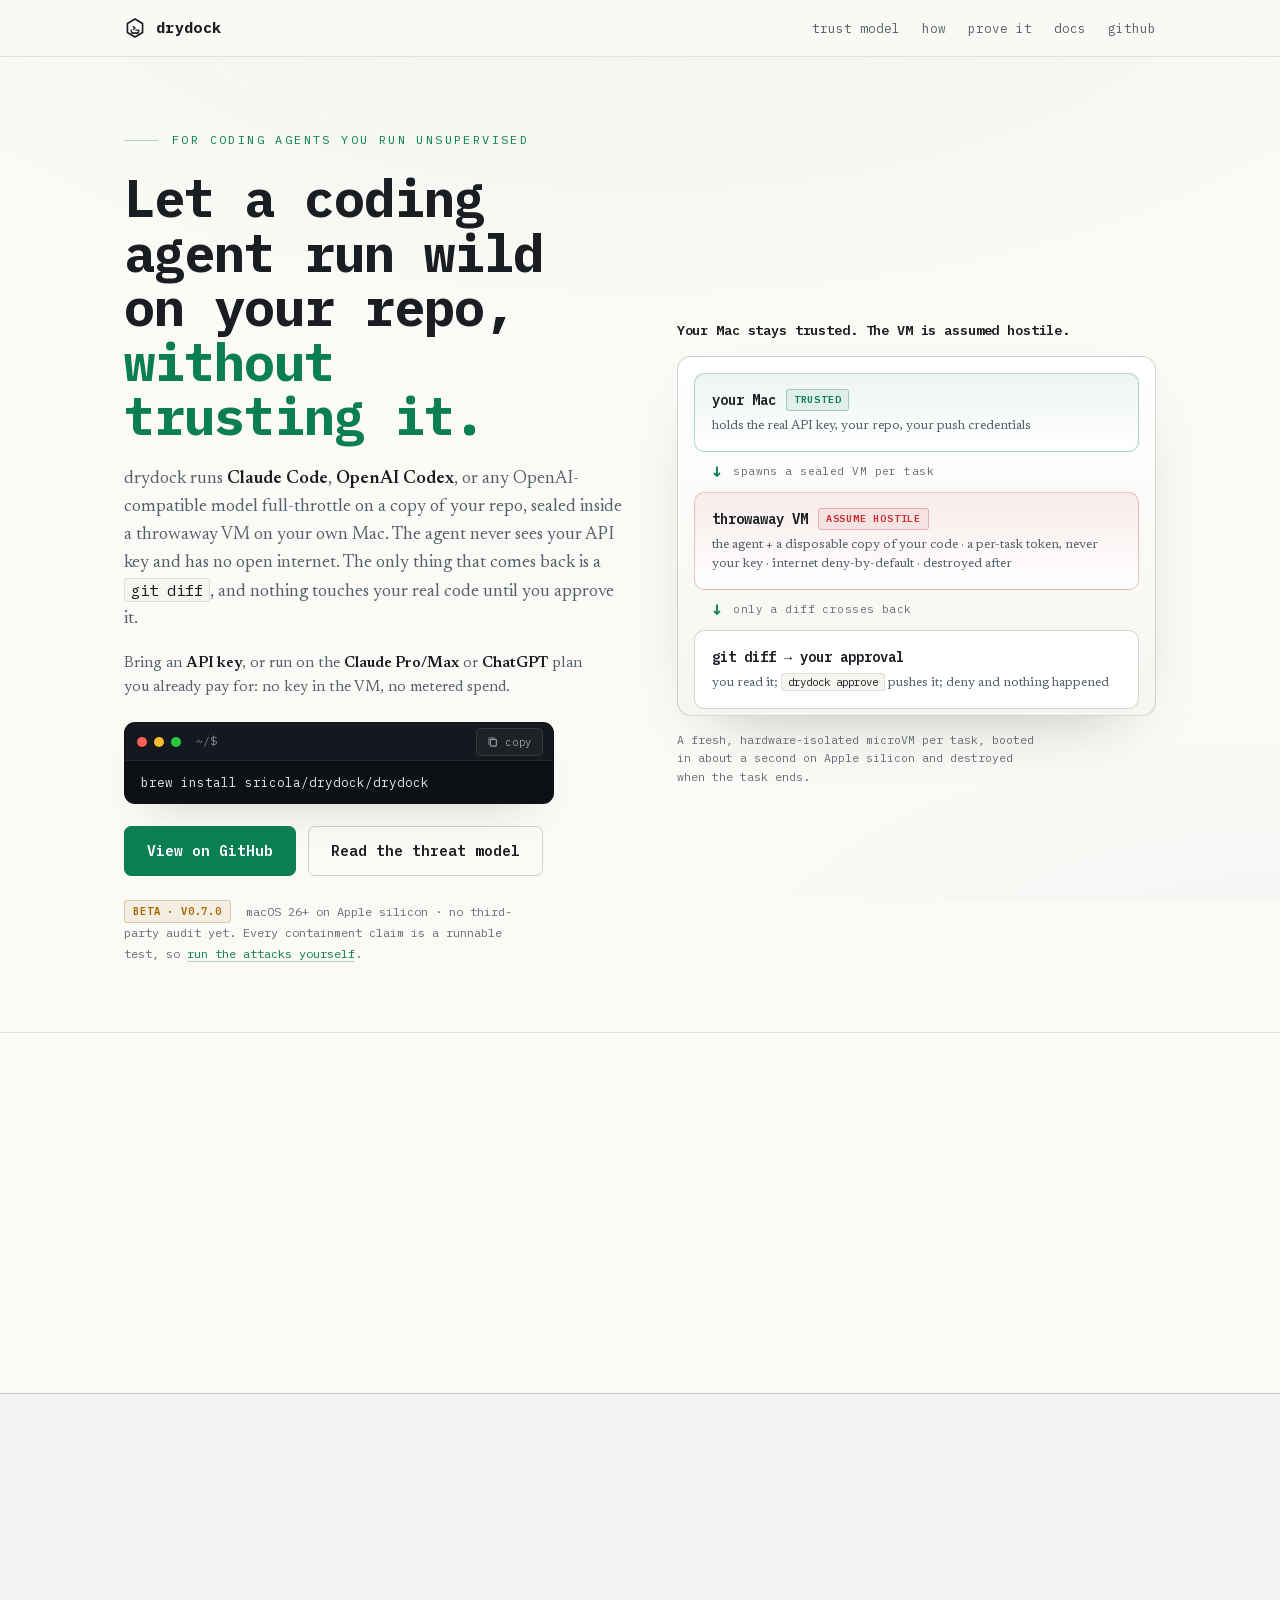
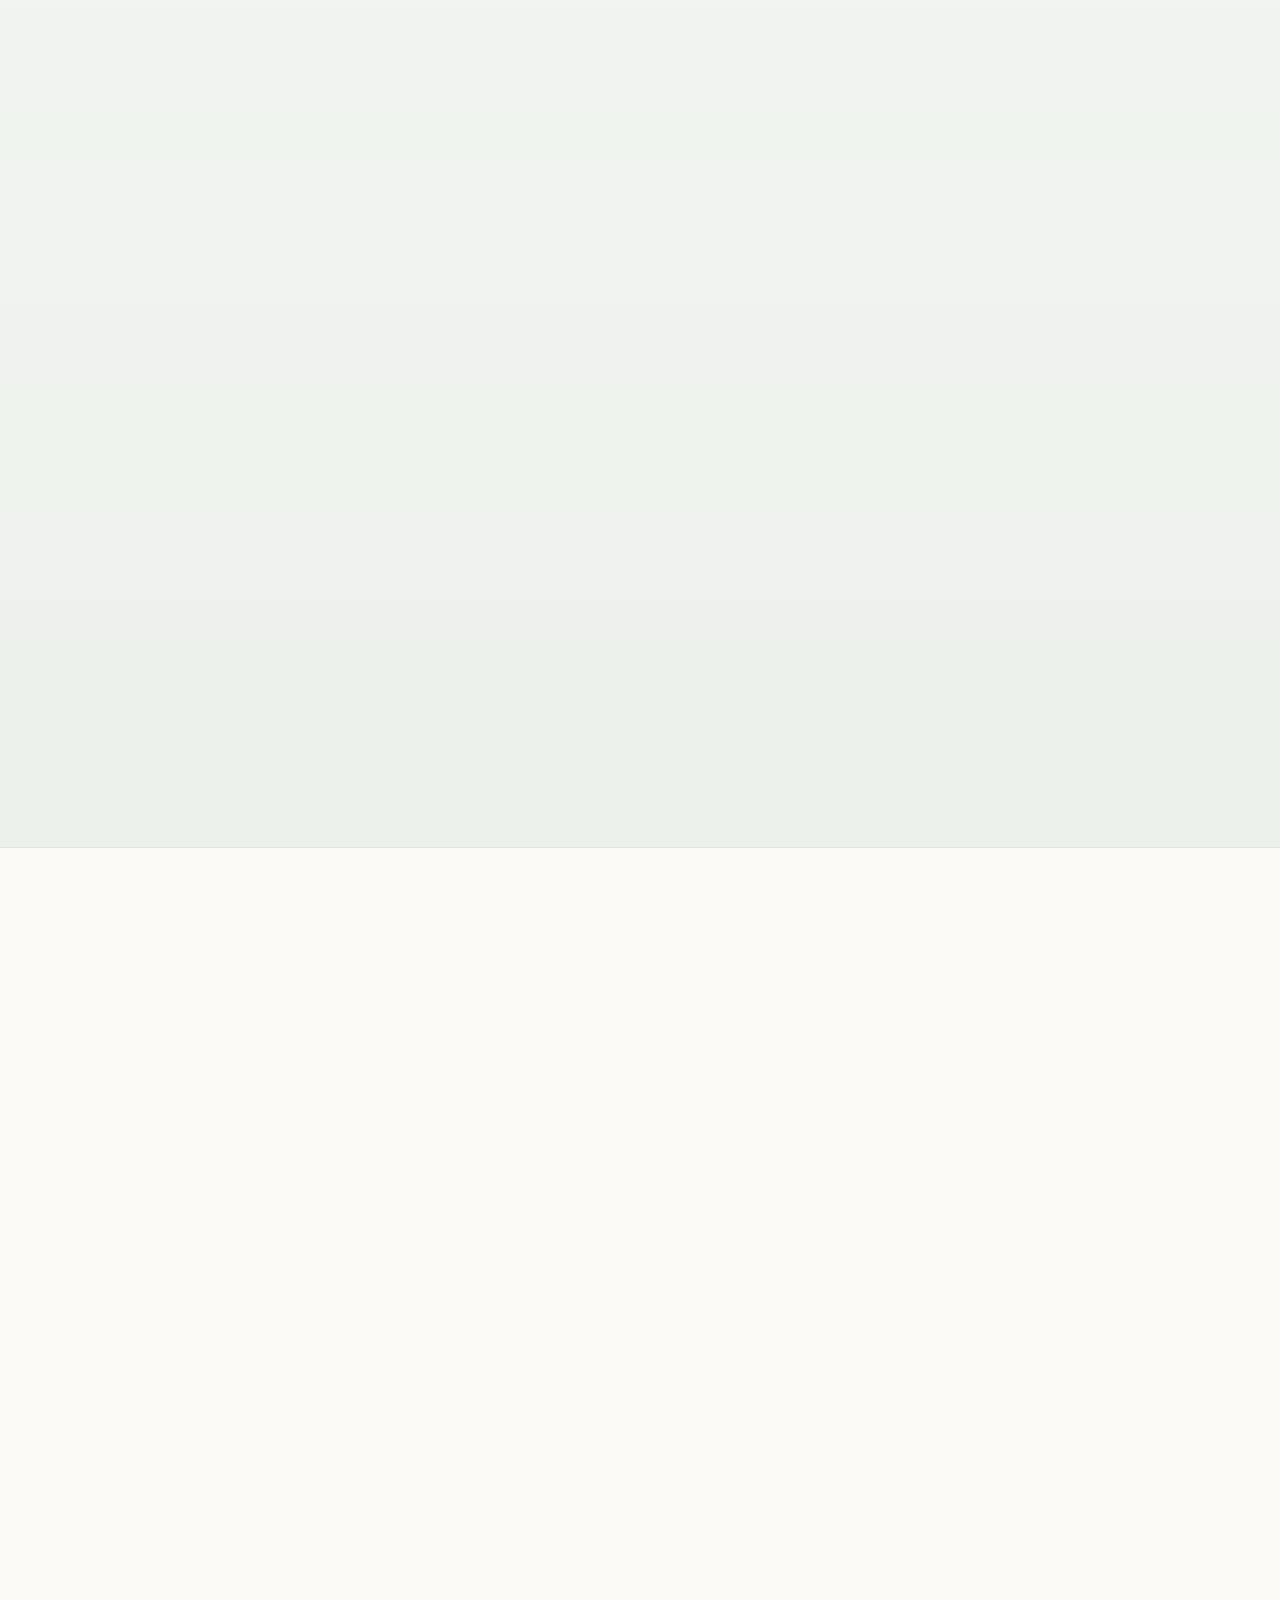
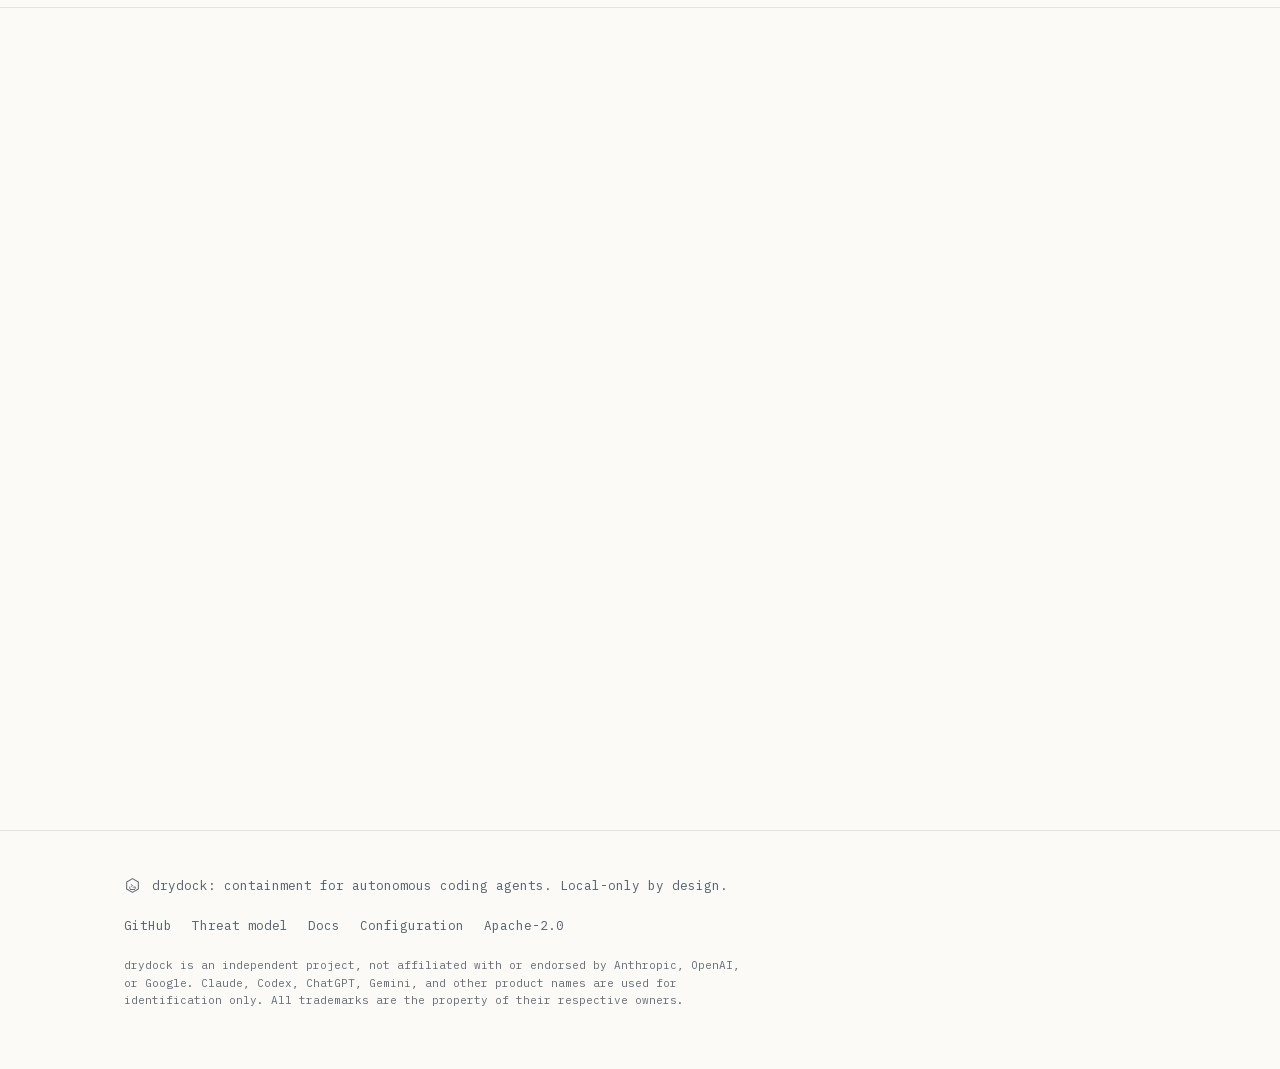
==== site/index.html @ 6af05112 "site: bump README status and landing badge to v0.7.0 The version-currency guards (TestReadmeStatusVe" ====
<!DOCTYPE html>
<html lang="en">
<head>
<meta charset="utf-8">
<meta name="viewport" content="width=device-width, initial-scale=1">
<!-- Self-hosted assets only; no third-party origins. frame-ancestors/HSTS are
     header-only and can't be set on GitHub Pages (meta ignores them). -->
<meta http-equiv="Content-Security-Policy" content="default-src 'self'; img-src 'self' data:; font-src 'self'; style-src 'self'; script-src 'self'; base-uri 'none'; form-action 'none'; object-src 'none'">
<meta name="theme-color" content="#fbfaf6">
<meta name="google-site-verification" content="JLpNG98OKVcYWfY9gf9xLWALQEkq_5NkRW2D9OKg3GA">
<meta name="msvalidate.01" content="60F7DADACD6A79BDE0381066E4965FA5">
<title>drydock: sandbox Claude Code, Codex &amp; any OpenAI-compatible model on your Mac</title>
<meta name="description" content="A sandbox for autonomous coding agents on macOS. Per-task hardware-isolated VMs, credential gateway, deny-by-default egress, human-gated diff push.">
<link rel="canonical" href="https://sricola.github.io/drydock/">
<link rel="icon" type="image/svg+xml" href="favicon.svg">
<link rel="alternate icon" href="favicon-32.png">
<!-- Open Graph / Twitter card -->
<meta property="og:title" content="drydock: run Claude Code, Codex &amp; any OpenAI-compatible model without trusting them">
<meta property="og:description" content="Run coding agents (Claude Code, Codex, or any OpenAI-compatible model) on your repos in per-task, hardware-isolated VMs on your Mac. The agent never sees your real API key; only a diff you approve gets out.">
<meta property="og:image" content="https://sricola.github.io/drydock/og-image.png">
<meta property="og:image:alt" content="drydock: a hardware-isolated sandbox for Claude Code, Codex, and any OpenAI-compatible model on macOS">
<meta property="og:url" content="https://sricola.github.io/drydock/">
<meta property="og:type" content="website">
<meta property="og:site_name" content="drydock">
<meta name="twitter:card" content="summary_large_image">
<meta name="twitter:title" content="drydock: run Claude Code, Codex &amp; any OpenAI-compatible model without trusting them">
<meta name="twitter:description" content="Run coding agents on your repos in a per-task, hardware-isolated sandbox on your Mac. The agent never sees your real API key; only a diff you approve gets out.">
<meta name="twitter:image" content="https://sricola.github.io/drydock/og-image.png">
<meta name="twitter:image:alt" content="drydock: a hardware-isolated sandbox for Claude Code, Codex, and any OpenAI-compatible model on macOS">
<script type="application/ld+json">
{
  "@context": "https://schema.org",
  "@type": "SoftwareApplication",
  "name": "drydock",
  "description": "A hardware-isolated sandbox for running coding agents (Claude Code, OpenAI Codex, or any OpenAI-compatible model) on your own repos, on macOS. The agent never sees your real API key, egress is deny-by-default, and only a diff you approve reaches your code.",
  "applicationCategory": "DeveloperApplication",
  "operatingSystem": "macOS 26+, Apple silicon",
  "url": "https://sricola.github.io/drydock/",
  "downloadUrl": "https://github.com/sricola/drydock",
  "license": "https://www.apache.org/licenses/LICENSE-2.0",
  "isAccessibleForFree": true,
  "offers": { "@type": "Offer", "price": "0", "priceCurrency": "USD" },
  "author": { "@type": "Person", "name": "sricola" }
}
</script>
<link rel="preload" as="font" type="font/woff2" crossorigin href="fonts/ibm-plex-mono-700.woff2">
<link rel="preload" as="font" type="font/woff2" crossorigin href="fonts/newsreader-400.woff2">
<link rel="stylesheet" href="style.css">
</head>
<body>

<a class="skip" href="#main">Skip to content</a>

<div class="topbar">
  <div class="wrap">
    <a class="brand" href="#top" aria-label="drydock: back to top">
      <svg class="mk" viewBox="0 0 32 32" fill="none" aria-hidden="true">
        <path d="M 16 3 L 27 9.5 L 27 22.5 L 16 29 L 5 22.5 L 5 9.5 Z" stroke-width="2.4" stroke-linejoin="round"/>
        <path d="M 10.5 19 Q 10.5 23.5 12.5 23.5 L 19.5 23.5 Q 21.5 23.5 21.5 19" stroke-width="2" stroke-linecap="round"/>
        <path d="M 12 23.5 L 20 23.5" stroke-width="2" stroke-linecap="round"/>
        <path d="M 13.5 14 L 16 16 L 13.5 18" stroke-width="2" stroke-linecap="round" stroke-linejoin="round"/>
        <path d="M 17 19 L 20 19" stroke-width="2" stroke-linecap="round"/>
      </svg>drydock
    </a>
    <nav class="nav" aria-label="Site">
      <a class="hide-sm" href="#trust">trust model</a>
      <a href="#how">how</a>
      <a class="hide-sm" href="#prove">prove it</a>
      <a href="docs/index.html">docs</a>
      <a href="https://github.com/sricola/drydock">github</a>
    </nav>
  </div>
</div>

<main id="main">

<!-- ============ HERO: hook + install on the left, the trust model drawn on
     the right. The diagram IS the thesis (host trusted / VM hostile / diff
     gate) and every later section speaks its vocabulary. ============ -->
<header class="hero" id="top">
  <div class="wrap">
    <div class="hero-grid">
      <div class="hero-copy">
        <div class="kicker reveal"><span class="bar"></span>for coding agents you run unsupervised</div>
        <h1 class="reveal">Let a coding agent run&nbsp;wild on your repo, <span class="t">without trusting&nbsp;it.</span></h1>
        <p class="lede reveal">drydock runs <b>Claude&nbsp;Code</b>, <b>OpenAI&nbsp;Codex</b>, or any OpenAI-compatible model full-throttle on a copy of your repo, sealed inside a throwaway VM on your own Mac. The agent never sees your API key and has no open internet. The only thing that comes back is a <span class="ic">git&nbsp;diff</span>, and nothing touches your real code until you approve it.</p>
        <p class="subline reveal">Bring an <b>API key</b>, or run on the <b>Claude&nbsp;Pro/Max</b> or <b>ChatGPT</b> plan you already pay for: no key in the VM, no metered spend.</p>
        <div class="hero-install reveal">
          <div class="term term-mini">
            <div class="bar">
              <span class="dot r"></span><span class="dot y"></span><span class="dot g"></span>
              <span class="ttl">~/$&nbsp;</span>
              <button class="copy" type="button" data-copy-target="#hero-install-pre" aria-label="copy install command to clipboard">
                <svg class="copy-icon" viewBox="0 0 16 16" fill="none" aria-hidden="true">
                  <rect x="4.5" y="4.5" width="8" height="9" rx="1.2" stroke="currentColor" stroke-width="1.4"/>
                  <path d="M 3 3 V 11.5 H 2 V 3 A 1 1 0 0 1 3 2 H 10 V 3 Z" fill="currentColor"/>
                </svg>
                <svg class="copy-check" viewBox="0 0 16 16" fill="none" aria-hidden="true">
                  <path d="M 3 8 L 7 12 L 13 4" stroke="currentColor" stroke-width="2" stroke-linecap="round" stroke-linejoin="round"/>
                </svg>
                <span class="copy-label">copy</span>
              </button>
            </div>
<pre id="hero-install-pre">brew install sricola/drydock/drydock</pre>
          </div>
        </div>
        <div class="herocta reveal">
          <a class="btn" href="https://github.com/sricola/drydock">View on GitHub</a>
          <a class="btn-ghost" href="docs/threat-model.html">Read the threat model</a>
        </div>
        <p class="herocaveat reveal"><span class="statustag">beta · v0.7.0</span> macOS&nbsp;26+ on Apple silicon · no third-party audit yet. Every containment claim is a runnable test, so <a href="#prove">run the attacks yourself</a>.</p>
      </div>

      <aside class="hero-viz reveal" id="trust">
        <div class="viz-label">Your Mac stays trusted. The VM is assumed hostile.</div>
        <div class="tmodel" role="img" aria-label="Trust model: your Mac hosts a sealed throwaway VM where the agent works on a copy of the repo. Only a git diff crosses back, and only after your approval.">
          <div class="tm-node tm-host">
            <div class="tm-t">your Mac <span class="tm-safe">trusted</span></div>
            <div class="tm-d">holds the real API key, your repo, your push credentials</div>
          </div>
          <div class="tm-link" aria-hidden="true"><span>spawns a sealed VM per task</span></div>
          <div class="tm-node tm-vm">
            <div class="tm-t">throwaway VM <span class="tm-hostile">assume hostile</span></div>
            <div class="tm-d">the agent + a disposable copy of your code · a per-task token, never your key · internet deny-by-default · destroyed after</div>
          </div>
          <div class="tm-link" aria-hidden="true"><span>only a diff crosses back</span></div>
          <div class="tm-node tm-gate">
            <div class="tm-t">git diff → your approval</div>
            <div class="tm-d">you read it; <span class="ic">drydock approve</span> pushes it; deny and nothing happened</div>
          </div>
        </div>
        <p class="viz-note">A fresh, hardware-isolated microVM per task, booted in about a second on Apple silicon and destroyed when the task ends.</p>
      </aside>
    </div>
  </div>
</header>

<section id="guarantees">
  <div class="wrap">
    <div class="seclabel reveal">Core guarantees</div>
    <h2 class="sr-only">Core security guarantees</h2>
    <div class="cards">
      <div class="card reveal">
        <h3>Your key never enters the VM</h3>
        <p>A credential gateway on the host swaps in a short-lived, budget-scoped token. The agent can spend its allowance, but it can never read, log, or leak the key.</p>
      </div>
      <div class="card reveal">
        <h3>No open internet</h3>
        <p>Egress is deny-by-default through a host-side proxy. The agent reaches the model API and the package registries you allow, and nothing else. Widening is per-task and human-approved.</p>
      </div>
      <div class="card reveal">
        <h3>Only a diff comes back</h3>
        <p>The VM is destroyed after every task; nothing persists. The work survives as a <span class="ic">git diff</span> that lands only after you read and approve it.</p>
      </div>
    </div>
  </div>
</section>

<!-- ============ PROOF, promoted onto a full-bleed band: the single most
     persuasive asset (real red-team attacks failing live) sits high, right
     after the claims it proves. ============ -->
<section id="prove" class="band">
  <div class="wrap">
    <div class="seclabel reveal">Prove it yourself</div>
    <h2 class="reveal">Don't take the threat model's word for it.</h2>
    <p class="lede reveal">Every containment claim is a real <span class="ic">go&nbsp;test</span> red-team case that runs the actual attack (key exfiltration, hostile egress, cross-task persistence) and asserts it fails. Run them on your own machine. No API key, no spend, about five minutes.</p>
    <div class="proof-grid">
      <div class="install reveal">
        <div class="term install-term">
          <div class="bar"><span class="dot r"></span><span class="dot y"></span><span class="dot g"></span><span class="ttl">~/$&nbsp;</span>
            <button class="copy" type="button" data-copy-target="#redteam-pre" aria-label="copy red-team commands to clipboard">
              <svg class="copy-icon" viewBox="0 0 16 16" fill="none" aria-hidden="true">
                <rect x="4.5" y="4.5" width="8" height="9" rx="1.2" stroke="currentColor" stroke-width="1.4"/>
                <path d="M 3 3 V 11.5 H 2 V 3 A 1 1 0 0 1 3 2 H 10 V 3 Z" fill="currentColor"/>
              </svg>
              <svg class="copy-check" viewBox="0 0 16 16" fill="none" aria-hidden="true">
                <path d="M 3 8 L 7 12 L 13 4" stroke="currentColor" stroke-width="2" stroke-linecap="round" stroke-linejoin="round"/>
              </svg>
              <span class="copy-label">copy</span>
            </button>
          </div>
<pre id="redteam-pre"><span class="c"># the live containment attacks: key exfil, egress, ephemerality</span>
drydock redteam
<span class="c"># …or watch all seven, including live VM isolation</span>
make demo VM=1</pre>
        </div>
      </div>
      <figure class="demo reveal">
        <picture>
          <source media="(prefers-reduced-motion: reduce)" srcset="breach-still.png">
          <img src="breach.gif" alt="drydock running real red-team attacks, each one contained live" loading="lazy" width="979" height="650">
        </picture>
        <figcaption><b>Real attacks, contained live.</b> Every green is an actual <code>go&nbsp;test</code> red-team case.</figcaption>
      </figure>
    </div>
    <div class="supply reveal">
      <h3>And verify what you're running</h3>
      <ul role="list">
        <li><b>Reproducible binaries</b>: rebuild a release and compare checksums byte-for-byte.</li>
        <li><b>Signed + attested releases</b>: Sigstore cosign signatures and SLSA build provenance on every tag.</li>
        <li><b>SBOM per release</b>: a CycloneDX inventory of everything inside.</li>
        <li><b>Scanned daily</b>: <span class="ic">govulncheck</span> gates every commit; the sandbox image is CVE-scanned in CI, with exceptions public and expiring.</li>
      </ul>
      <p><a href="https://github.com/sricola/drydock/blob/main/SECURITY.md">How to verify a release →</a></p>
    </div>
  </div>
</section>

<section id="how">
  <div class="wrap">
    <div class="seclabel reveal">How it works</div>
    <h2 class="reveal">Three steps. The agent never gets the keys to your machine.</h2>
    <ol class="steps" role="list">
      <li class="step reveal">
        <div class="idx" aria-hidden="true">01</div>
        <h3>Point it at a repo</h3>
        <p>Give drydock a repo URL and a task. It clones a disposable copy and boots a fresh VM around it.</p>
      </li>
      <li class="step reveal">
        <div class="idx" aria-hidden="true">02</div>
        <h3>The agent runs sealed</h3>
        <p>No key, no host access, no open internet. It works the copy at full tilt: no permission prompts, no babysitting.</p>
      </li>
      <li class="step reveal">
        <div class="idx" aria-hidden="true">03</div>
        <h3>You approve the diff</h3>
        <p>Review in the terminal or the local web board (<span class="ic">drydock ui</span>), then approve or deny. Approved diffs push to a branch; denied ones vanish with the VM.</p>
      </li>
    </ol>
    <div class="install run-stream reveal">
      <div class="term install-term">
        <div class="bar"><span class="dot r"></span><span class="dot y"></span><span class="dot g"></span><span class="ttl">~/$&nbsp;drydock submit</span></div>
<pre id="submit-pre"><span class="c"># one task, from prompt to the approval gate</span>
drydock submit --repo <span class="k">git@github.com:you/repo</span> \
  --instruction <span class="a">"Add tests for the auth module."</span>

task ab12cd34 accepted
  <span class="c">preparing · cloning repo</span>
  <span class="c">running · claude working (sealed VM, no key, no open net)</span>
  <span class="y">⏸ awaiting approval · 1.2 KB diff (4 files)</span>
     review: drydock review ab12cd34   approve: drydock approve ab12cd34
<span class="g">✓ pushed agent/ab12cd34 · 4 files +120/-8 · 2m18s · $0.11</span></pre>
      </div>
    </div>
  </div>
</section>

<section id="install">
  <div class="wrap">
    <div class="seclabel reveal">Install</div>
    <h2 class="reveal">Two commands to a sealed first task.</h2>
    <div class="install reveal">
      <div class="term install-term">
        <div class="bar">
          <span class="dot r"></span><span class="dot y"></span><span class="dot g"></span>
          <span class="ttl">~/$&nbsp;</span>
          <button class="copy" type="button" data-copy-target="#install-pre"
                  aria-label="copy install commands to clipboard">
            <svg class="copy-icon" viewBox="0 0 16 16" fill="none" aria-hidden="true">
              <rect x="4.5" y="4.5" width="8" height="9" rx="1.2" stroke="currentColor" stroke-width="1.4"/>
              <path d="M 3 3 V 11.5 H 2 V 3 A 1 1 0 0 1 3 2 H 10 V 3 Z" fill="currentColor"/>
            </svg>
            <svg class="copy-check" viewBox="0 0 16 16" fill="none" aria-hidden="true">
              <path d="M 3 8 L 7 12 L 13 4" stroke="currentColor" stroke-width="2" stroke-linecap="round" stroke-linejoin="round"/>
            </svg>
            <span class="copy-label">copy</span>
          </button>
        </div>
<pre id="install-pre"><span class="c"># install, then one command sets up the runtime + proxy</span>
brew install sricola/drydock/drydock
drydock setup

<span class="c"># credential: a vendor API key…</span>
export <span class="a">ANTHROPIC_API_KEY</span>=<span class="r">sk-ant-…</span>
<span class="c"># …or no key at all, reuse a plan you already pay for:</span>
<span class="c">#   drydock auth claude   # Claude Pro/Max</span>
<span class="c">#   drydock auth codex    # ChatGPT</span>
drydock start

<span class="c"># then hand it a real task (blocks until you approve the diff):</span>
drydock submit --repo <span class="k">git@github.com:you/repo</span> --instruction <span class="a">"…"</span></pre>
      </div>
      <div class="install-foot">
        <a href="docs/quickstart.html">quickstart</a>
        ·
        <a href="https://github.com/sricola/drydock/releases/latest">latest release notes</a>
        ·
        <a href="docs/daemon.html">run unattended <span class="newtag">new · on main</span></a>
      </div>
    </div>
  </div>
</section>

<section id="works">
  <div class="wrap">
    <div class="seclabel reveal">Works with</div>
    <h2 class="sr-only">Supported agents and credentials</h2>
    <div class="works reveal">
      <div class="works-agents">
        <span>Claude&nbsp;Code <em>· Anthropic</em></span>
        <span class="sep" aria-hidden="true">/</span>
        <span>OpenAI&nbsp;Codex <em>· OpenAI</em></span>
        <span class="sep" aria-hidden="true">/</span>
        <span>Any&nbsp;OpenAI-compatible&nbsp;model <em>· Gemini · OpenRouter · local</em></span>
      </div>
      <p class="works-note">Bring an <b>API key</b>, or run on your existing <b>Claude&nbsp;Pro/Max</b> or <b>ChatGPT</b> subscription with no key at all. Either way the credential stays on your Mac; the VM only ever sees a per-task token. <a href="docs/authentication.html">Authentication →</a> <a href="docs/models.html">Bring your own model →</a></p>
    </div>
  </div>
</section>

<section id="docker">
  <div class="wrap">
    <div class="seclabel reveal">Why not just Docker?</div>
    <h2 class="reveal">A container shares your kernel. This doesn't.</h2>
    <div class="prose2 reveal">
      <p>Docker is a fine tool; it just answers a different question. On macOS, containers share one Linux VM and one kernel, and a container does nothing about the parts that actually leak: your API key in the env, unrestricted egress, and an agent pushing straight to origin.</p>
      <p>drydock gives every task its own hardware-isolated VM via Apple's <span class="ic">container</span> runtime, and puts the missing controls on the seam: a credential gateway (the key never enters), a deny-by-default egress proxy, and a human approval gate in front of every push. The isolation is the floor, not the feature.</p>
    </div>
  </div>
</section>

<section id="threats">
  <div class="wrap">
    <div class="seclabel reveal">Attack surface</div>
    <h2 class="reveal">What's contained, and the residual risk.</h2>
    <table class="tbl reveal">
      <thead><tr><th>Attack</th><th>What drydock does</th><th>Residual risk</th></tr></thead>
      <tbody>
        <tr>
          <td data-l="Attack">Exfiltrate your API key</td>
          <td data-l="What drydock does">The real key never enters the VM. The agent gets only a short-lived, budget-scoped token via the gateway. <span class="tag host">contained</span></td>
          <td data-l="Residual risk">A leaked token is rate- and budget-limited, and dies with the task. <span class="tag vm">scoped</span></td>
        </tr>
        <tr>
          <td data-l="Attack">Call home / exfiltrate code</td>
          <td data-l="What drydock does">Egress is deny-by-default; the agent reaches only your allowlist, through the proxy. <span class="tag host">contained</span></td>
          <td data-l="Residual risk">An allow-listed host is still reachable; widening is human-approved per task. <span class="tag vm">your call</span></td>
        </tr>
        <tr>
          <td data-l="Attack">Persist / tamper with your machine</td>
          <td data-l="What drydock does">The VM is a throwaway, destroyed after each task; your real repo and credentials are never mounted into it; the agent works a disposable copy. <span class="tag host">contained</span></td>
          <td data-l="Residual risk">None on the host; any persistence dies with the VM. <span class="tag oos">in-VM only</span></td>
        </tr>
        <tr>
          <td data-l="Attack">Sneak a backdoor into the diff</td>
          <td data-l="What drydock does">Nothing reaches origin until you read the diff and approve it. <span class="tag host">gated</span></td>
          <td data-l="Residual risk">drydock makes a malicious diff <em>reviewable</em>, not impossible: approve a subtle one and it lands. <span class="tag oos">on you</span></td>
        </tr>
      </tbody>
    </table>
    <p class="prose reveal">The full <a href="docs/threat-model.html">threat model</a> is the contract: it enumerates every attack and what drydock does and doesn't defend. A containment that overclaims fails quietly, so it also names the edges, prompt injection is <em>contained</em>, not prevented; a subtle backdoor you approve still lands; a compromised host is out of scope; and it is pre-1.0 with <b>no third-party security audit</b>. Read it before you trust it.</p>
  </div>
</section>

</main>

<footer>
  <div class="wrap">
    <div class="foot-brand">
      <svg class="mk" viewBox="0 0 32 32" fill="none" aria-hidden="true">
        <path d="M 16 3 L 27 9.5 L 27 22.5 L 16 29 L 5 22.5 L 5 9.5 Z" stroke-width="2" stroke-linejoin="round"/>
        <path d="M 10.5 19 Q 10.5 23.5 12.5 23.5 L 19.5 23.5 Q 21.5 23.5 21.5 19" stroke-width="1.6" stroke-linecap="round"/>
        <path d="M 12 23.5 L 20 23.5" stroke-width="1.6" stroke-linecap="round"/>
        <path d="M 13.5 14 L 16 16 L 13.5 18" stroke-width="1.6" stroke-linecap="round" stroke-linejoin="round"/>
        <path d="M 17 19 L 20 19" stroke-width="1.6" stroke-linecap="round"/>
      </svg>
      <span>drydock: containment for autonomous coding agents. Local-only by design.</span>
    </div>
    <nav class="foot-links" aria-label="Footer">
      <a href="https://github.com/sricola/drydock">GitHub</a>
      <a href="docs/threat-model.html">Threat model</a>
      <a href="docs/index.html">Docs</a>
      <a href="docs/configuration.html">Configuration</a>
      <a href="https://github.com/sricola/drydock/blob/main/LICENSE">Apache-2.0</a>
    </nav>
    <p class="foot-legal">drydock is an independent project, not affiliated with or endorsed by Anthropic, OpenAI, or Google. Claude, Codex, ChatGPT, Gemini, and other product names are used for identification only. All trademarks are the property of their respective owners.</p>
  </div>
</footer>

<script src="app.js" defer></script>
</body>
</html>
---- site/style.css ----
/* Self-hosted fonts (latin subset, woff2). Was Google Fonts, removed to
   drop the third-party render-blocking request and the visitor-IP leak to
   Google. Same bytes gstatic served, now same-origin + private. */
@font-face {
  font-family: 'IBM Plex Mono';
  font-style: italic;
  font-weight: 400;
  font-display: swap;
  src: url('fonts/ibm-plex-mono-400i.woff2') format('woff2');
  unicode-range: U+0000-00FF, U+0131, U+0152-0153, U+02BB-02BC, U+02C6, U+02DA, U+02DC, U+0304, U+0308, U+0329, U+2000-206F, U+20AC, U+2122, U+2191, U+2193, U+2212, U+2215, U+FEFF, U+FFFD;
}
@font-face {
  font-family: 'IBM Plex Mono';
  font-style: normal;
  font-weight: 400;
  font-display: swap;
  src: url('fonts/ibm-plex-mono-400.woff2') format('woff2');
  unicode-range: U+0000-00FF, U+0131, U+0152-0153, U+02BB-02BC, U+02C6, U+02DA, U+02DC, U+0304, U+0308, U+0329, U+2000-206F, U+20AC, U+2122, U+2191, U+2193, U+2212, U+2215, U+FEFF, U+FFFD;
}
@font-face {
  font-family: 'IBM Plex Mono';
  font-style: normal;
  font-weight: 500;
  font-display: swap;
  src: url('fonts/ibm-plex-mono-500.woff2') format('woff2');
  unicode-range: U+0000-00FF, U+0131, U+0152-0153, U+02BB-02BC, U+02C6, U+02DA, U+02DC, U+0304, U+0308, U+0329, U+2000-206F, U+20AC, U+2122, U+2191, U+2193, U+2212, U+2215, U+FEFF, U+FFFD;
}
@font-face {
  font-family: 'IBM Plex Mono';
  font-style: normal;
  font-weight: 600;
  font-display: swap;
  src: url('fonts/ibm-plex-mono-600.woff2') format('woff2');
  unicode-range: U+0000-00FF, U+0131, U+0152-0153, U+02BB-02BC, U+02C6, U+02DA, U+02DC, U+0304, U+0308, U+0329, U+2000-206F, U+20AC, U+2122, U+2191, U+2193, U+2212, U+2215, U+FEFF, U+FFFD;
}
@font-face {
  font-family: 'IBM Plex Mono';
  font-style: normal;
  font-weight: 700;
  font-display: swap;
  src: url('fonts/ibm-plex-mono-700.woff2') format('woff2');
  unicode-range: U+0000-00FF, U+0131, U+0152-0153, U+02BB-02BC, U+02C6, U+02DA, U+02DC, U+0304, U+0308, U+0329, U+2000-206F, U+20AC, U+2122, U+2191, U+2193, U+2212, U+2215, U+FEFF, U+FFFD;
}
@font-face {
  font-family: 'Newsreader';
  font-style: italic;
  font-weight: 400;
  font-display: swap;
  src: url('fonts/newsreader-400i.woff2') format('woff2');
  unicode-range: U+0000-00FF, U+0131, U+0152-0153, U+02BB-02BC, U+02C6, U+02DA, U+02DC, U+0304, U+0308, U+0329, U+2000-206F, U+20AC, U+2122, U+2191, U+2193, U+2212, U+2215, U+FEFF, U+FFFD;
}
@font-face {
  font-family: 'Newsreader';
  font-style: normal;
  font-weight: 400;
  font-display: swap;
  src: url('fonts/newsreader-400.woff2') format('woff2');
  unicode-range: U+0000-00FF, U+0131, U+0152-0153, U+02BB-02BC, U+02C6, U+02DA, U+02DC, U+0304, U+0308, U+0329, U+2000-206F, U+20AC, U+2122, U+2191, U+2193, U+2212, U+2215, U+FEFF, U+FFFD;
}
@font-face {
  font-family: 'Newsreader';
  font-style: normal;
  font-weight: 500;
  font-display: swap;
  src: url('fonts/newsreader-500.woff2') format('woff2');
  unicode-range: U+0000-00FF, U+0131, U+0152-0153, U+02BB-02BC, U+02C6, U+02DA, U+02DC, U+0304, U+0308, U+0329, U+2000-206F, U+20AC, U+2122, U+2191, U+2193, U+2212, U+2215, U+FEFF, U+FFFD;
}
@font-face {
  font-family: 'Newsreader';
  font-style: normal;
  font-weight: 600;
  font-display: swap;
  src: url('fonts/newsreader-600.woff2') format('woff2');
  unicode-range: U+0000-00FF, U+0131, U+0152-0153, U+02BB-02BC, U+02C6, U+02DA, U+02DC, U+0304, U+0308, U+0329, U+2000-206F, U+20AC, U+2122, U+2191, U+2193, U+2212, U+2215, U+FEFF, U+FFFD;
}

:root{
  --bg:#fbfaf6;          /* warm paper */
  --bg2:#f4f3ee;
  --panel:#ffffff;
  --panel2:#f6f5f0;
  --ink:#1a1d22;         /* dark slate */
  --mut:#54606b;
  --faint:#646d78;      /* clears AA (5.0:1) on warm paper for small labels + legal */
  --line:rgba(20,25,30,.10);
  --line2:rgba(20,25,30,.18);
  --red:#c92c2c;
  --red-dim:rgba(201,44,44,.07);
  --red-line:rgba(201,44,44,.28);
  --grn:#0b7e53;        /* deep emerald: clears AA (4.5:1) as small text on paper/panel */
  --grn-dim:rgba(11,126,83,.07);
  --grn-line:rgba(11,126,83,.30);
  --amber:#a86600;
  --blue:#2d5fc7;
  --mono:"IBM Plex Mono",ui-monospace,Menlo,monospace;
  --serif:"Newsreader",Georgia,serif;
}
*{box-sizing:border-box}
html{scroll-behavior:smooth}
[id]{scroll-margin-top:72px}              /* sticky topbar must not cover anchored sections */
.sr-only{position:absolute;width:1px;height:1px;padding:0;margin:-1px;overflow:hidden;clip:rect(0,0,0,0);white-space:nowrap;border:0}
/* skip link: hidden until focused */
.skip{position:absolute;left:12px;top:-48px;z-index:20;background:var(--ink);color:#fff;
  font-family:var(--mono);font-size:13px;padding:9px 14px;border-radius:6px;text-decoration:none;transition:top .18s}
.skip:focus{top:12px}
body{
  margin:0;background:var(--bg);color:var(--ink);
  font-family:var(--serif);font-size:17px;line-height:1.6;
  -webkit-font-smoothing:antialiased;
}
body::before{
  content:"";position:fixed;inset:0;pointer-events:none;z-index:0;
  background:
    radial-gradient(120% 80% at 50% -10%,rgba(11,126,83,.05),transparent 60%),
    radial-gradient(90% 60% at 100% 110%,rgba(45,95,199,.035),transparent 55%);
}
.wrap{position:relative;z-index:1;max-width:1080px;margin:0 auto;padding:0 24px}
a{color:inherit}
.ic{font-family:var(--mono);font-size:.86em;background:var(--panel2);border:1px solid var(--line);border-radius:3px;padding:1px 6px;color:var(--ink);white-space:nowrap}

/* ---- top bar (sticky) ---- */
.topbar{position:sticky;top:0;z-index:10;border-bottom:1px solid var(--line);background:rgba(251,250,246,.85);backdrop-filter:blur(10px);-webkit-backdrop-filter:blur(10px)}
.topbar .wrap{display:flex;align-items:center;justify-content:space-between;height:56px}
.brand{font-family:var(--mono);font-weight:700;letter-spacing:.02em;font-size:15px;display:flex;align-items:center;text-decoration:none;color:var(--ink)}
.brand .mk{display:inline-block;width:22px;height:22px;margin-right:10px}
.brand .mk path{stroke:var(--ink)}
.nav{font-family:var(--mono);font-size:12.5px;color:var(--mut);display:flex;gap:22px}
.nav a{text-decoration:none;transition:color .2s;padding:4px 0}
.nav a:hover{color:var(--grn)}
@media(max-width:680px){.nav{gap:18px;font-size:12px}.nav a.hide-sm{display:none}}

/* ---- hero ---- */
.hero{padding:88px 0 60px;position:relative}
@media(max-width:680px){.hero{padding:44px 0 40px}}
.kicker{font-family:var(--mono);font-size:12px;letter-spacing:.2em;text-transform:uppercase;color:var(--grn);margin-bottom:28px;display:flex;align-items:center;line-height:1.5}
.kicker .bar{display:inline-block;width:34px;height:1px;background:var(--grn-line);margin-right:14px;flex:none}
h1{
  font-family:var(--mono);font-weight:700;
  font-size:clamp(33px,6.2vw,66px);line-height:1.05;letter-spacing:-.02em;
  margin:0 0 26px;max-width:16ch;text-wrap:balance;
}
h1 .t{color:var(--grn)}
.lede{font-size:clamp(17px,2.1vw,21px);line-height:1.55;max-width:60ch;color:var(--mut)}
.lede b{font-weight:600;color:var(--ink)}
.herostatus{margin-top:26px;max-width:66ch;font-family:var(--mono);font-size:12.5px;line-height:1.65;color:var(--mut)}
.herostatus b{color:var(--ink);font-weight:600}
.herostatus a{color:var(--grn);text-decoration:none;border-bottom:1px solid var(--grn-line)}
.herostatus a:hover{border-bottom-color:var(--grn)}

/* badges: platform + security properties */
.badges{list-style:none;display:flex;flex-wrap:wrap;gap:8px;margin:26px 0 0;padding:0}
.badges li{font-family:var(--mono);font-size:11.5px;letter-spacing:.03em;color:var(--mut);
  border:1px solid var(--line2);border-radius:100px;padding:5px 13px;background:var(--panel)}
.badges li::before{content:"";display:inline-block;width:5px;height:5px;border-radius:50%;
  background:var(--grn);margin-right:8px;vertical-align:1.5px}

.herocta{display:flex;flex-wrap:wrap;gap:12px;margin-top:30px}
.herocta a{display:inline-flex;align-items:center;justify-content:center;padding:12px 22px;border-radius:7px;font-weight:600;font-size:14.5px;text-decoration:none;font-family:var(--mono)}
.herocta .btn{background:var(--grn);color:#fff;border:1px solid var(--grn)}
.herocta .btn:hover{filter:brightness(1.07)}
.herocta .btn-ghost{background:transparent;color:var(--ink);border:1px solid var(--line2)}
.herocta .btn-ghost:hover{border-color:var(--ink)}
.statustag{display:inline-block;font-size:10.5px;letter-spacing:.08em;text-transform:uppercase;font-weight:600;
  color:var(--amber);background:rgba(168,102,0,.08);border:1px solid rgba(168,102,0,.28);
  border-radius:3px;padding:2px 8px;margin-right:8px;vertical-align:1px}
@media(max-width:520px){
  .herocta{flex-direction:column;align-items:stretch}
  .herocta a{width:100%}
}

/* ---- sections ---- */
section{padding:64px 0;border-top:1px solid var(--line)}
@media(max-width:680px){section{padding:46px 0}}
.seclabel{font-family:var(--mono);font-size:11.5px;letter-spacing:.2em;text-transform:uppercase;color:var(--faint);margin-bottom:16px}
h2{font-family:var(--mono);font-weight:600;font-size:clamp(22px,3.2vw,31px);letter-spacing:-.01em;margin:0 0 22px;line-height:1.18;max-width:22ch;text-wrap:balance}
.prose{max-width:64ch;color:var(--mut)}
.prose p{margin:0 0 16px}
.prose p:last-child{margin-bottom:0}
.prose b{color:var(--ink);font-weight:600}
.prose a{color:var(--grn);text-decoration:underline;text-underline-offset:2px}
.prose2{max-width:66ch;color:var(--mut);font-size:16px;line-height:1.7}
.prose2 p{margin:0 0 15px}
.prose2 p:last-child{margin-bottom:0}
.prose2 b{color:var(--ink);font-weight:600}

/* ---- trust-model diagram (Mac -> sealed VM -> diff -> approval) ---- */
.tmodel{margin-top:8px;display:grid;gap:0;max-width:760px}
.tm-node{border:1px solid var(--line2);border-radius:10px;background:var(--panel);padding:18px 20px}
.tm-t{font-family:var(--mono);font-weight:600;font-size:15px;color:var(--ink);display:flex;align-items:center;flex-wrap:wrap;gap:10px}
.tm-d{font-size:14.5px;color:var(--mut);margin-top:7px;line-height:1.5}
.tm-host{border-color:var(--grn-line);background:linear-gradient(180deg,var(--grn-dim),var(--panel))}
.tm-vm{border-color:var(--red-line);background:linear-gradient(180deg,var(--red-dim),var(--panel))}
.tm-gate{border-color:var(--line2)}
.tm-safe{font-family:var(--mono);font-size:10px;letter-spacing:.08em;text-transform:uppercase;font-weight:600;color:var(--grn);background:var(--grn-dim);border:1px solid var(--grn-line);border-radius:3px;padding:2px 7px}
.tm-hostile{font-family:var(--mono);font-size:10px;letter-spacing:.08em;text-transform:uppercase;font-weight:600;color:var(--red);background:var(--red-dim);border:1px solid var(--red-line);border-radius:3px;padding:2px 7px}
.tm-link{display:flex;align-items:center;gap:12px;padding:10px 0 10px 22px;color:var(--faint);
  font-family:var(--mono);font-size:11.5px;letter-spacing:.04em}
.tm-link::before{content:"↓";color:var(--grn);font-size:15px;font-weight:700}

/* ---- guarantee cards ---- */
.cards{display:grid;grid-template-columns:repeat(3,1fr);gap:16px;margin-top:8px}
@media(max-width:820px){.cards{grid-template-columns:1fr}}
.card{border:1px solid var(--line2);background:var(--panel);border-radius:10px;padding:24px 22px;transition:transform .3s cubic-bezier(.2,.7,.2,1),border-color .3s,box-shadow .3s}
.card:hover{transform:translateY(-4px);border-color:var(--grn-line);box-shadow:0 12px 32px -16px rgba(20,25,30,.18)}
.card h3{font-family:var(--mono);font-size:16.5px;font-weight:600;margin:0 0 11px;line-height:1.3;color:var(--ink)}
.card p{font-size:14.5px;color:var(--mut);margin:0;line-height:1.58}
.card p b{color:var(--ink);font-weight:600}

/* ---- how-it-works steps ---- */
.steps{list-style:none;margin:8px 0 0;padding:0;display:grid;grid-template-columns:repeat(3,1fr);gap:16px;counter-reset:none}
@media(max-width:820px){.steps{grid-template-columns:1fr}}
.step{border:1px solid var(--line);background:var(--panel);border-radius:10px;padding:22px 22px 24px;position:relative}
.step .idx{font-family:var(--mono);font-size:12px;font-weight:600;letter-spacing:.14em;color:var(--grn);
  border:1px solid var(--grn-line);background:var(--grn-dim);border-radius:100px;
  width:34px;height:34px;display:flex;align-items:center;justify-content:center;margin-bottom:16px}
.step h3{font-family:var(--mono);font-size:16px;font-weight:600;margin:0 0 9px;color:var(--ink);line-height:1.3}
.step p{font-size:14.5px;color:var(--mut);margin:0;line-height:1.58}

/* ---- install block ---- */
.install{margin-top:8px;max-width:660px}
.install-term{margin-top:0}
.install-term pre{font-size:13px;line-height:1.75;padding:16px 18px}
.install-term .bar{position:relative}
.copy{position:absolute;right:10px;top:50%;transform:translateY(-50%);
  display:inline-flex;align-items:center;gap:6px;cursor:pointer;
  padding:6px 10px;border-radius:5px;border:1px solid rgba(255,255,255,.10);
  background:rgba(255,255,255,.04);color:#9aa3ad;
  font-family:var(--mono);font-size:10.5px;letter-spacing:.06em;
  transition:color .15s,background .15s,border-color .15s}
.copy:hover{color:#d6dae0;background:rgba(255,255,255,.08);border-color:rgba(255,255,255,.18)}
.copy svg{width:12px;height:12px}
.copy .copy-check{display:none;color:#3fe0a2}
.copy.is-copied{color:#3fe0a2;border-color:rgba(63,224,162,.30)}
.copy.is-copied .copy-icon{display:none}
.copy.is-copied .copy-check{display:inline-block}
.install-foot{margin-top:14px;font-family:var(--mono);font-size:11.5px;color:var(--mut);letter-spacing:.03em;line-height:1.9}
.install-foot a{color:var(--grn);text-decoration:none;border-bottom:1px solid var(--grn-line)}
.install-foot a:hover{border-bottom-color:var(--grn)}
.newtag{color:var(--blue);border:1px solid rgba(45,95,199,.30);background:rgba(45,95,199,.07);
  border-radius:3px;padding:1px 6px;font-size:10px;letter-spacing:.06em;text-transform:uppercase;border-bottom:0;margin-left:3px}

/* ---- terminal block (stays dark; real terminals are dark) ---- */
.term{margin-top:0;border:1px solid var(--line2);border-radius:11px;background:#0d1014;overflow:hidden;box-shadow:0 20px 48px -28px rgba(20,25,30,.30)}
.term .bar{display:flex;align-items:center;gap:7px;padding:11px 14px;border-bottom:1px solid rgba(255,255,255,.08);background:#15191f}
.term .dot{width:10px;height:10px;border-radius:50%;flex:none}
.term .dot.r{background:#ff5f57}.term .dot.y{background:#febc2e}.term .dot.g{background:#28c840}
.term .ttl{margin-left:8px;font-family:var(--mono);font-size:11.5px;color:#7a8493}
.term pre{margin:0;padding:18px;font-family:var(--mono);font-size:12.5px;line-height:1.75;color:#d6dae0;overflow-x:auto}
.term .c{color:#6b7480}
.term .g{color:#3fe0a2}
.term .r{color:#ff7a7a}
.term .a{color:#f0b13c}
.term .k{color:#6ea8ff}
@media(max-width:680px){.term pre{font-size:12px;padding:14px}}

/* ---- works-with ---- */
.works{max-width:680px}
.works-agents{font-family:var(--mono);font-weight:600;font-size:clamp(16px,2.6vw,20px);color:var(--ink);display:flex;gap:16px;align-items:baseline;flex-wrap:wrap;margin-bottom:16px}
.works-agents em{color:var(--faint);font-style:normal;font-weight:400;font-size:12px;letter-spacing:.02em}
.works-agents .sep{color:var(--line2);font-weight:400}
.works-note{font-size:15.5px;color:var(--mut);line-height:1.65;margin:0;max-width:64ch}
.works-note b{color:var(--ink);font-weight:600}
.works-note a{color:var(--grn);text-decoration:none;border-bottom:1px solid var(--grn-line)}
.works-note a:hover{border-bottom-color:var(--grn)}

/* ---- demo figure ---- */
.demo{margin:28px 0 0;max-width:860px}
.demo img{width:100%;height:auto;display:block;border:1px solid var(--line);border-radius:11px;box-shadow:0 18px 50px -28px rgba(0,0,0,.5)}
.demo figcaption{margin-top:13px;font-family:var(--mono);font-size:11.5px;line-height:1.6;color:var(--mut);letter-spacing:.02em;max-width:62ch}
.demo figcaption b{color:var(--ink);font-weight:600}
.demo figcaption code{font-size:11px;color:var(--grn)}

/* ---- supply-chain checklist ---- */
.supply{margin-top:34px;border:1px solid var(--line);background:var(--panel2);border-radius:11px;padding:24px 24px 22px;max-width:680px}
.supply h3{font-family:var(--mono);font-size:14px;font-weight:600;letter-spacing:.02em;margin:0 0 14px;color:var(--ink)}
.supply ul{list-style:none;margin:0;padding:0;display:grid;gap:11px}
.supply li{position:relative;padding-left:26px;font-size:14.5px;color:var(--mut);line-height:1.5}
.supply li b{color:var(--ink);font-weight:600}
.supply li::before{content:"✓";position:absolute;left:0;top:0;color:var(--grn);font-weight:700}
.supply p{margin:16px 0 0;font-family:var(--mono);font-size:12px}
.supply p a{color:var(--grn);text-decoration:none;border-bottom:1px solid var(--grn-line)}
.supply p a:hover{border-bottom-color:var(--grn)}

/* ---- threat table ---- */
.tbl{width:100%;border-collapse:collapse;font-size:14.5px;margin-top:8px;border:1px solid var(--line);border-radius:11px;overflow:hidden}
.tbl th{font-family:var(--mono);font-weight:500;font-size:11px;letter-spacing:.14em;text-transform:uppercase;color:var(--faint);text-align:left;padding:13px 16px;border-bottom:1px solid var(--line2);background:var(--panel2)}
.tbl td{padding:14px 16px;border-bottom:1px solid var(--line);vertical-align:top;color:var(--mut);font-size:14.5px}
.tbl tr:last-child td{border-bottom:0}
.tbl tr:hover td{background:var(--bg2)}
.tbl td em{color:var(--ink);font-style:italic}
.tbl .prose,#threats .prose{margin-top:18px}
/* On mobile, stack each row as a card: a 3-col table can't fit ~390px. */
@media(max-width:720px){
  .tbl,.tbl tbody,.tbl tr,.tbl td{display:block;width:100%}
  .tbl{border:0;border-radius:0}
  .tbl thead{display:none}
  .tbl tr{border:1px solid var(--line2);border-radius:10px;background:var(--panel);margin-bottom:12px;padding:6px 14px}
  .tbl tr:hover td{background:transparent}
  .tbl td{border-bottom:1px solid var(--line);padding:11px 0;font-size:14px}
  .tbl tr td:last-child{border-bottom:0}
  .tbl td::before{content:attr(data-l);display:block;font-family:var(--mono);font-size:10.5px;letter-spacing:.18em;text-transform:uppercase;color:var(--faint);margin-bottom:6px}
  .tbl td:first-child::before{color:var(--ink)}
  .tbl td:first-child{font-weight:600;color:var(--ink)}
  .tbl .tag{white-space:normal;display:inline-block}
}
.tag{font-family:var(--mono);font-size:11px;padding:2px 8px;border-radius:3px;white-space:nowrap}
.tag.host{color:var(--grn);background:var(--grn-dim);border:1px solid var(--grn-line)}
.tag.vm{color:var(--red);background:var(--red-dim);border:1px solid var(--red-line)}
.tag.oos{color:var(--faint);border:1px solid var(--line2)}

/* reveal: the hidden initial state is gated behind `scripting: enabled` so a
   no-JS (or JS-failed) load shows all content instead of a blank page. Browsers
   lacking the `scripting` feature that have JS on skip the animation and show
   everything (a safe degradation). */
.reveal{transition:opacity .7s cubic-bezier(.2,.7,.2,1),transform .7s cubic-bezier(.2,.7,.2,1)}
@media (scripting: enabled){
  .reveal{opacity:0;transform:translateY(18px)}
}
.reveal.in{opacity:1;transform:none}

/* ---- footer ---- */
footer{border-top:1px solid var(--line);padding:44px 0 60px;margin-top:0}
footer .foot-brand{display:flex;align-items:center;gap:2px;font-family:var(--mono);font-size:12.5px;color:var(--mut)}
footer .foot-brand .mk{width:17px;height:17px;margin-right:9px;flex:none}
footer .foot-brand .mk path{stroke:var(--faint)}
.foot-links{display:flex;flex-wrap:wrap;gap:20px;margin-top:20px;font-family:var(--mono);font-size:12.5px}
.foot-links a{color:var(--mut);text-decoration:none;transition:color .15s}
.foot-links a:hover{color:var(--grn)}
.foot-legal{margin:22px 0 0;font-family:var(--mono);font-size:11px;line-height:1.6;color:var(--faint);max-width:90ch}

::selection{background:rgba(11,126,83,.22)}
::-moz-selection{background:rgba(11,126,83,.22)}

/* ============================================================
   Redesign v2: two-column hero (hook + install | trust diagram),
   promoted full-bleed proof band, elevated trust-model signature.
   Each <section> is now full-width with its own .wrap, so a band can
   bleed edge to edge. Reuses the existing tokens and components.
   ============================================================ */

/* --- hero: split composition --- */
.hero-grid{display:grid;grid-template-columns:1.02fr .98fr;gap:54px;align-items:center}
@media(max-width:940px){.hero-grid{grid-template-columns:1fr;gap:34px}}
.hero-copy{min-width:0}
.hero-copy h1{font-size:clamp(31px,4.7vw,52px);max-width:15ch;margin-bottom:22px}
.hero-copy .lede{max-width:52ch;font-size:clamp(16px,1.5vw,18px)}
.kicker{margin-bottom:22px}
.subline{margin:18px 0 0;max-width:54ch;font-size:15px;line-height:1.6;color:var(--mut)}
.subline b{color:var(--ink);font-weight:600}
.hero-install{margin-top:22px;max-width:430px}
.term-mini .bar{position:relative;padding:9px 12px}
.term-mini pre{padding:12px 16px;font-size:12.5px;line-height:1.5;color:#e4e7ec}
.herocta{margin-top:22px}
.herocaveat{margin-top:24px;max-width:58ch;font-family:var(--mono);font-size:12px;line-height:1.7;color:var(--faint)}
.herocaveat a{color:var(--grn);text-decoration:none;border-bottom:1px solid var(--grn-line)}
.herocaveat a:hover{border-bottom-color:var(--grn)}

/* --- hero trust diagram, promoted to the signature visual --- */
.hero-viz{min-width:0}
.viz-label{font-family:var(--mono);font-size:13.5px;font-weight:600;color:var(--ink);letter-spacing:-.01em;line-height:1.45;margin-bottom:15px}
.hero-viz .tmodel{max-width:none;margin-top:0;border:1px solid var(--line2);border-radius:14px;
  background:linear-gradient(180deg,var(--panel),var(--panel2));padding:16px 16px 6px;
  box-shadow:0 28px 64px -38px rgba(20,25,30,.34)}
.hero-viz .tm-node{padding:15px 17px}
.hero-viz .tm-t{font-size:14px}
.hero-viz .tm-d{font-size:12.5px;margin-top:6px;line-height:1.5}
.hero-viz .tm-link{padding:8px 0 8px 18px;font-size:11px}
.viz-note{margin:15px 0 0;font-family:var(--mono);font-size:11.5px;line-height:1.6;color:var(--faint);max-width:52ch}

/* --- section shell: full-width, inner .wrap centers content --- */
.hero{padding:74px 0 56px}
@media(max-width:680px){.hero{padding:40px 0 36px}}

/* --- full-bleed proof band --- */
.band{position:relative;z-index:1;background:linear-gradient(180deg,#f1f4f0,#edf1ec);border-top-color:var(--line2)}
.proof-grid{display:grid;grid-template-columns:.82fr 1.18fr;gap:26px;align-items:start;margin-top:12px}
@media(max-width:820px){.proof-grid{grid-template-columns:1fr;gap:18px}}
.proof-grid .install,.proof-grid .demo{margin-top:0;max-width:none}
.band .supply{background:var(--panel)}

/* --- how-it-works: real submit stream (the approval-gate moment) --- */
.run-stream{margin-top:26px;max-width:700px}
.run-stream .term .bar{justify-content:flex-start}
.run-stream pre{font-size:12.5px}
.term .y{color:#f0b13c}

/* ============================================================
   Augmentations: reduced motion · focus · docs layout
   ============================================================ */

/* The site is intentionally a single light theme (warm paper). We opt out of
   the OS dark-mode auto-swap so the palette is consistent everywhere; a
   forced-dark render must not contradict the light design. */
:root{color-scheme:light}

/* ---- reduced motion ---- */
@media (prefers-reduced-motion: reduce){
  html{scroll-behavior:auto}
  .reveal{opacity:1 !important;transform:none !important;transition:none !important}
  .card:hover{transform:none}
}

/* ---- visible focus for keyboard users ---- */
a:focus-visible,button:focus-visible,.btn:focus-visible,.copy:focus-visible,
.card:focus-visible,summary:focus-visible,.herocta a:focus-visible,.nav a:focus-visible,.brand:focus-visible{
  outline:2px solid var(--grn);outline-offset:3px;border-radius:5px
}

/* ============================================================
   Docs layout (used by site/docs/*.html via _template.html)
   ============================================================ */
.docwrap{position:relative;z-index:1;max-width:1080px;margin:0 auto;padding:30px 24px 90px;display:grid;grid-template-columns:212px 1fr;gap:48px}
.docside{position:sticky;top:74px;align-self:start;font-family:var(--mono);font-size:13px}
.docnav{list-style:none;margin:0;padding:0;display:grid;gap:2px}
.docnav li{margin:0}
.docnav a{display:block;padding:6px 11px;border-radius:7px;text-decoration:none;color:var(--mut);transition:color .15s,background .15s}
.docnav a:hover{color:var(--ink);background:var(--bg2)}
.docnav a.on{color:var(--grn);background:var(--grn-dim);font-weight:600}
.doccontent{min-width:0;max-width:72ch}
.doccontent h1{font-family:var(--mono);font-weight:700;font-size:clamp(28px,4.4vw,40px);letter-spacing:-.02em;line-height:1.08;margin:6px 0 22px}
.doccontent h2{font-family:var(--mono);font-weight:600;font-size:23px;letter-spacing:-.01em;margin:46px 0 14px;padding-top:18px;border-top:1px solid var(--line)}
.doccontent h3{font-family:var(--mono);font-weight:600;font-size:17px;margin:30px 0 10px}
.doccontent p,.doccontent li{font-size:16.5px;line-height:1.66}
.doccontent ul,.doccontent ol{padding-left:22px}
.doccontent li{margin:5px 0}
.doccontent a{color:var(--grn);text-decoration:underline;text-underline-offset:2px;text-decoration-thickness:1px}
.doccontent strong{color:var(--ink);font-weight:600}
.doccontent code{font-family:var(--mono);font-size:.84em;background:var(--bg2);border:1px solid var(--line);border-radius:5px;padding:1px 6px}
.doccontent pre{background:#14130f;color:#ece8df;border:1px solid var(--line2);border-radius:11px;padding:16px 18px;overflow:auto;margin:18px 0;font-family:var(--mono);font-size:13.5px;line-height:1.7}
.doccontent pre code{background:none;border:0;padding:0;color:inherit;font-size:13.5px}
.doccontent table{border-collapse:collapse;width:100%;margin:20px 0;font-size:15px}
.doccontent th,.doccontent td{text-align:left;padding:9px 13px;border-bottom:1px solid var(--line);vertical-align:top}
.doccontent th{font-family:var(--mono);font-size:12px;text-transform:uppercase;letter-spacing:.05em;color:var(--mut);font-weight:600}
.doccontent blockquote{margin:18px 0;padding:11px 18px;border-left:3px solid var(--grn-line);background:var(--grn-dim);border-radius:0 9px 9px 0;color:var(--mut)}
.doccontent details{margin:16px 0;border:1px solid var(--line);border-radius:11px;padding:2px 17px;background:var(--panel)}
.doccontent summary{cursor:pointer;font-family:var(--mono);font-size:14px;font-weight:600;padding:11px 0}
.doccontent h2:first-of-type{border-top:0;padding-top:0}   /* the first section heading flows from the intro, no hard rule */
.foot{border-top:1px solid var(--line);font-family:var(--mono);font-size:12px;color:var(--faint)}
.foot .wrap{padding:26px 24px}
.foot a{color:var(--mut)}
.foot-note{margin-top:8px}
@media(max-width:860px){
  .docwrap{grid-template-columns:1fr;gap:22px}
  .docside{position:static}
  .docnav{display:flex;flex-wrap:wrap;gap:5px}
  .docnav a{padding:5px 10px}
}
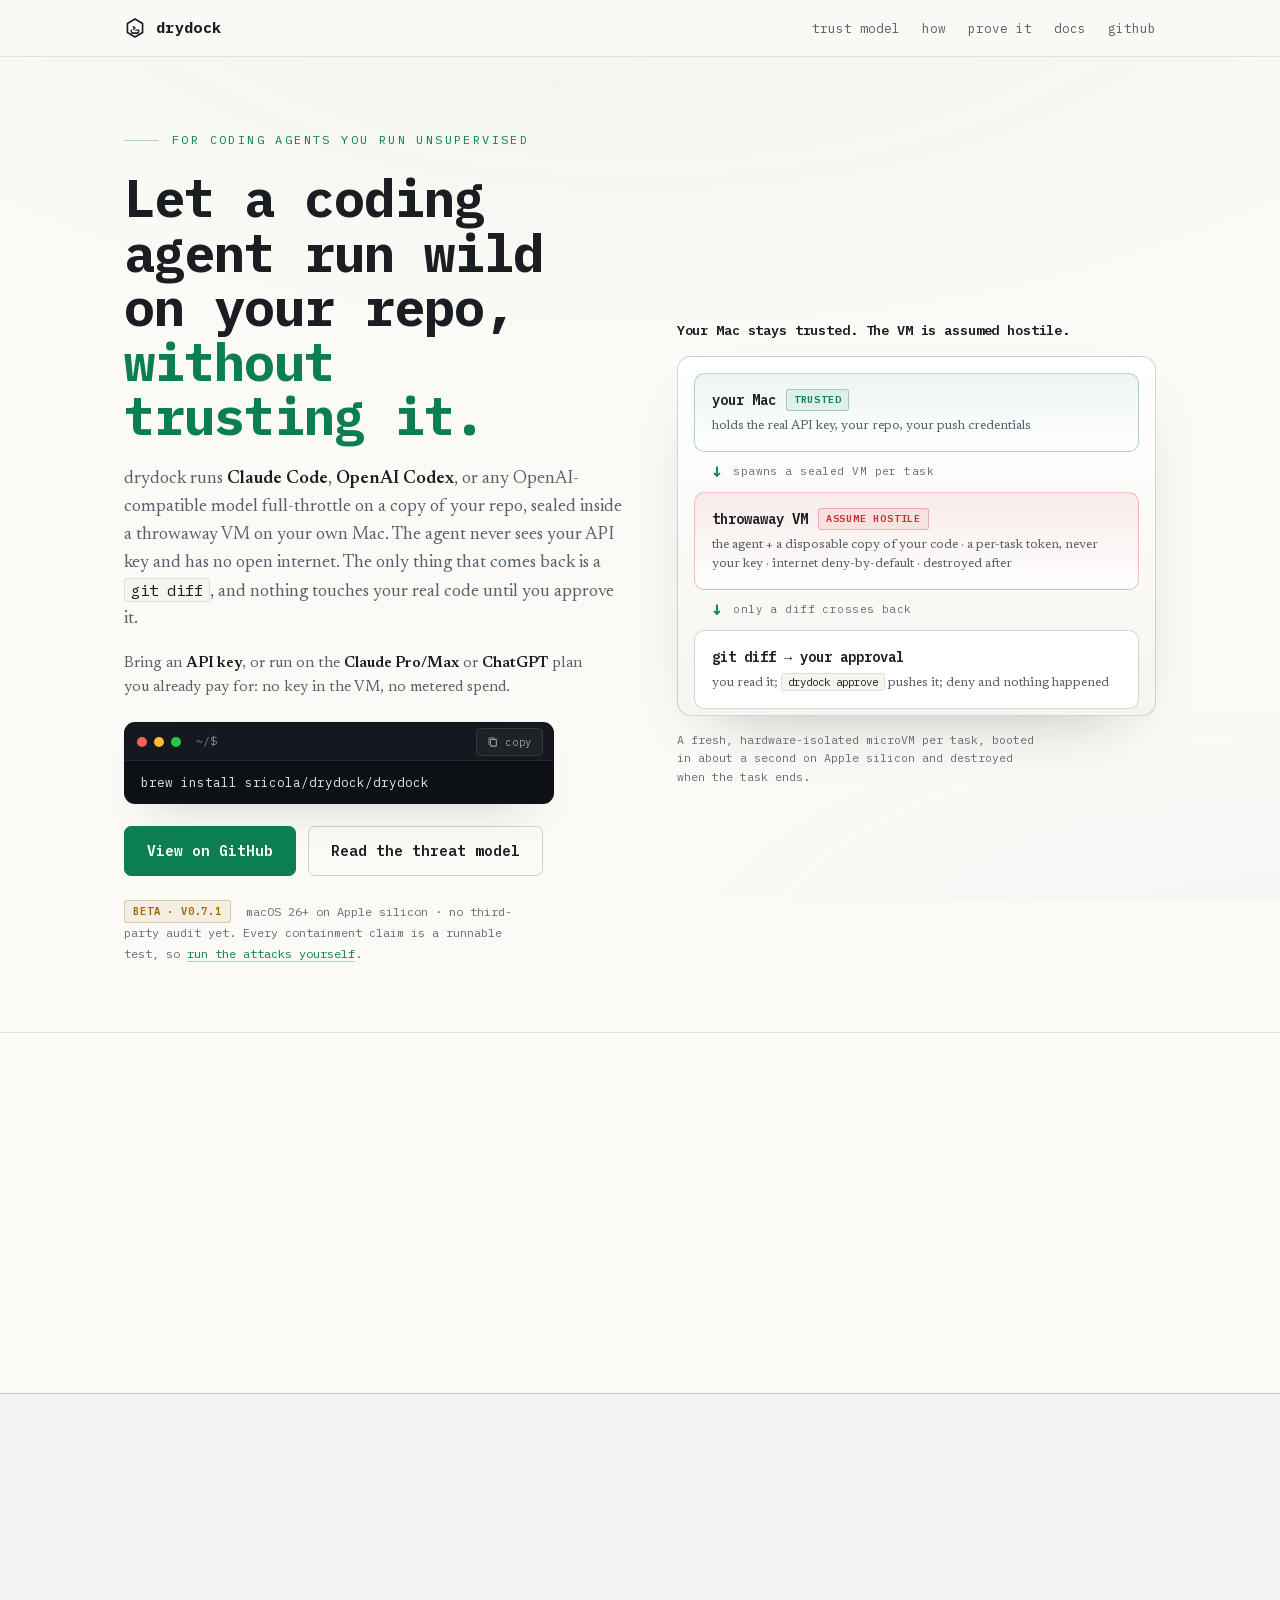
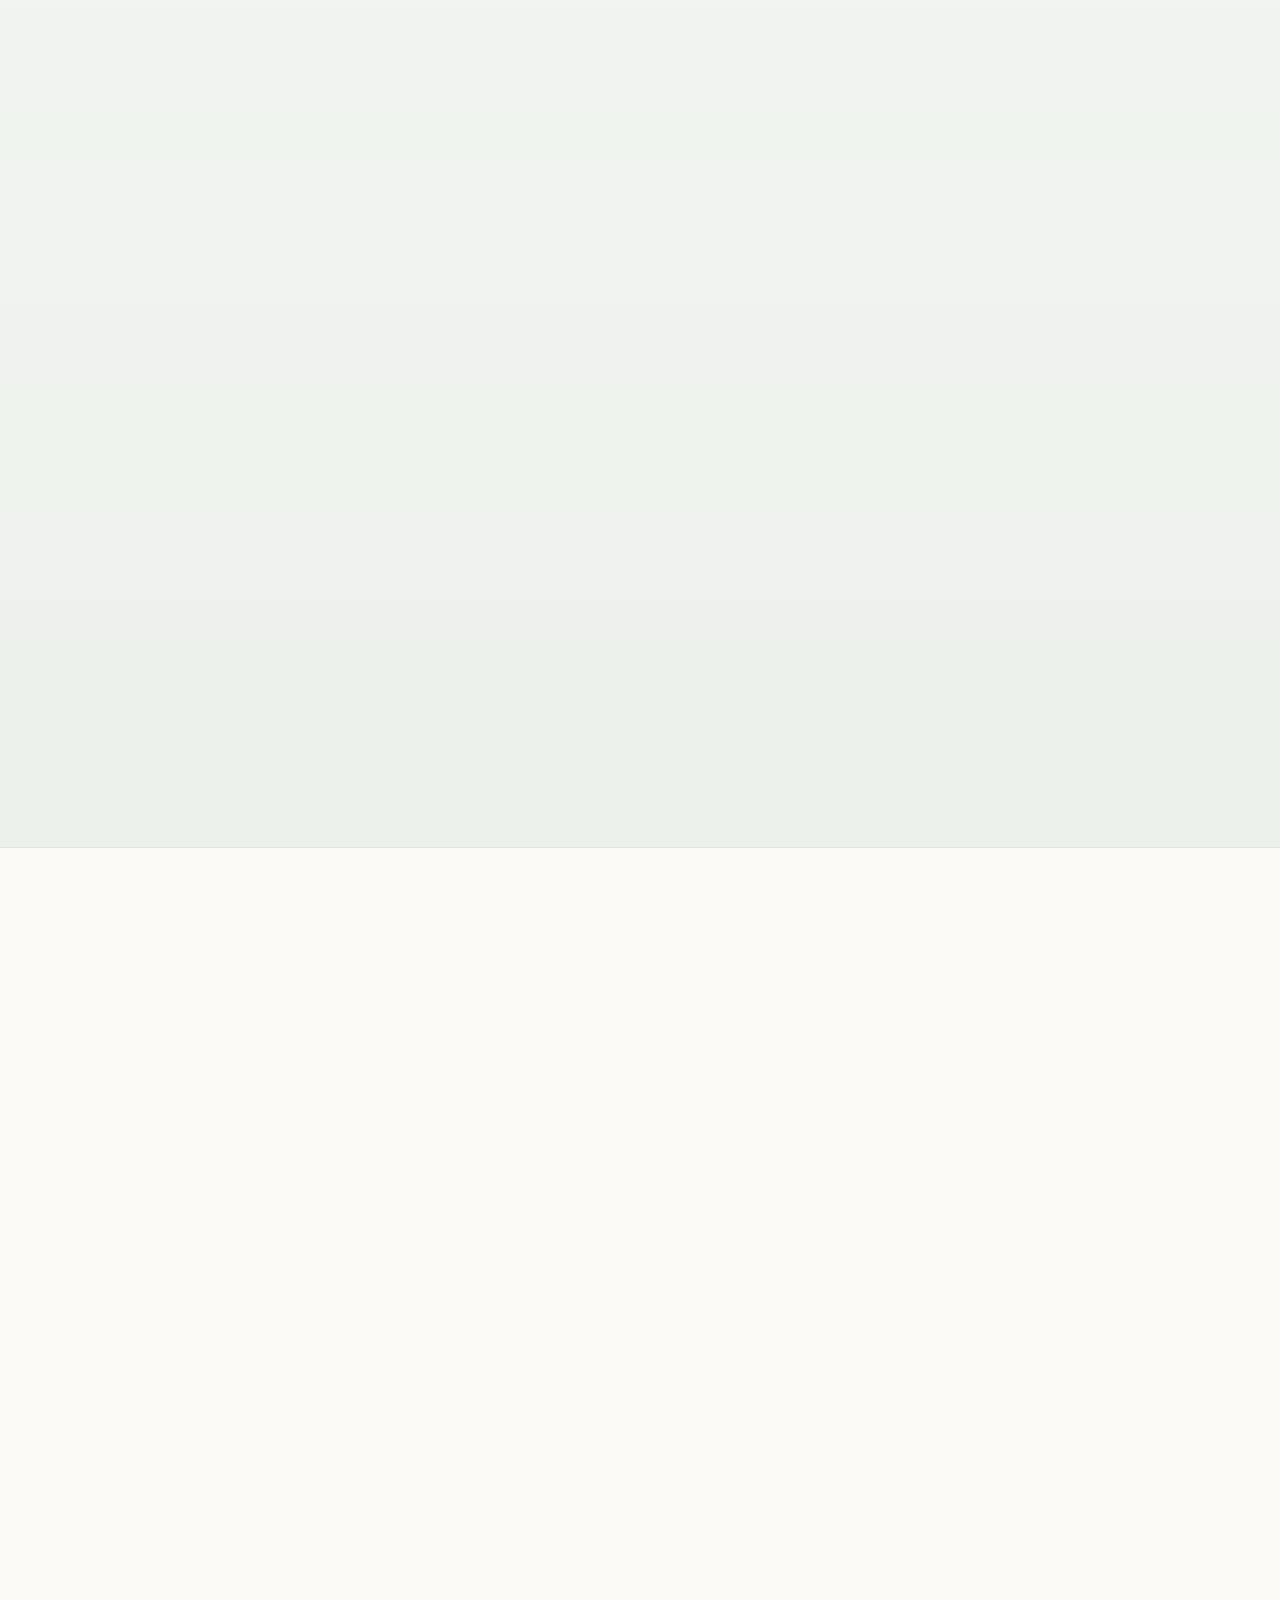
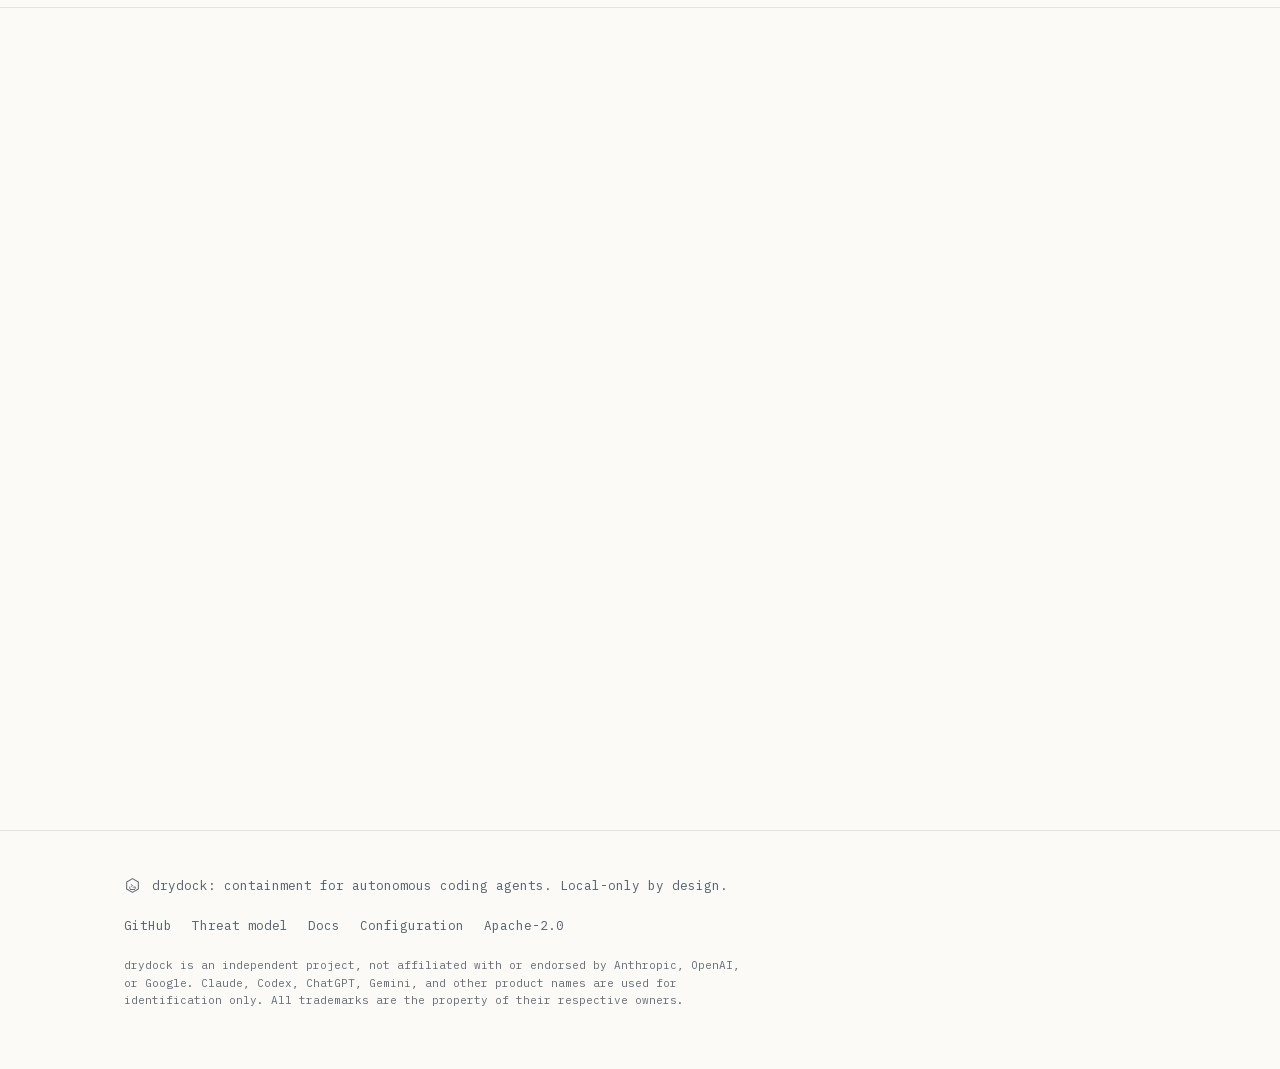
==== commit eabe826a: "chore(release): stamp v0.7.1 CHANGELOG section for v0.7.1 (2026-09-25): the gateway Rewrite-mode hea" ====
--- a/site/index.html
+++ b/site/index.html
@@ -108,7 +108,7 @@
           <a class="btn" href="https://github.com/sricola/drydock">View on GitHub</a>
           <a class="btn-ghost" href="docs/threat-model.html">Read the threat model</a>
         </div>
-        <p class="herocaveat reveal"><span class="statustag">beta · v0.7.0</span> macOS&nbsp;26+ on Apple silicon · no third-party audit yet. Every containment claim is a runnable test, so <a href="#prove">run the attacks yourself</a>.</p>
+        <p class="herocaveat reveal"><span class="statustag">beta · v0.7.1</span> macOS&nbsp;26+ on Apple silicon · no third-party audit yet. Every containment claim is a runnable test, so <a href="#prove">run the attacks yourself</a>.</p>
       </div>
 
       <aside class="hero-viz reveal" id="trust">
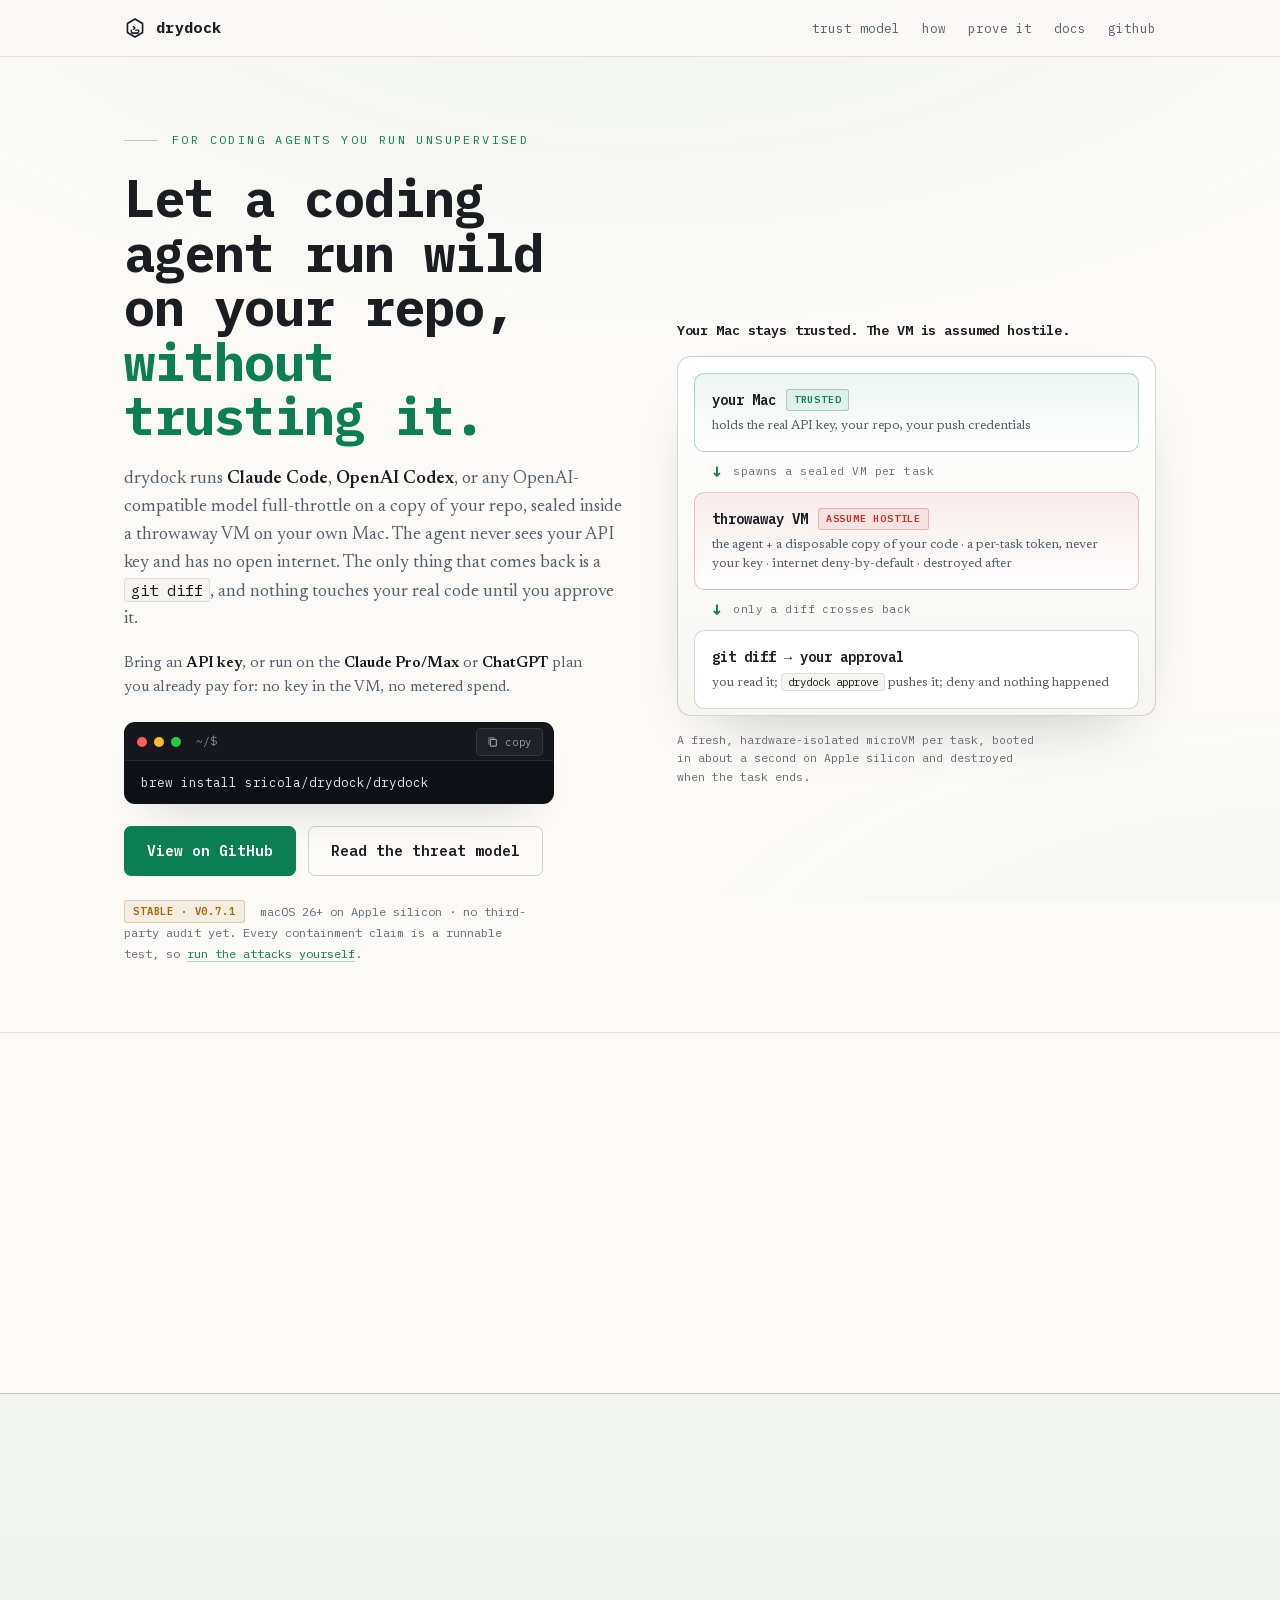
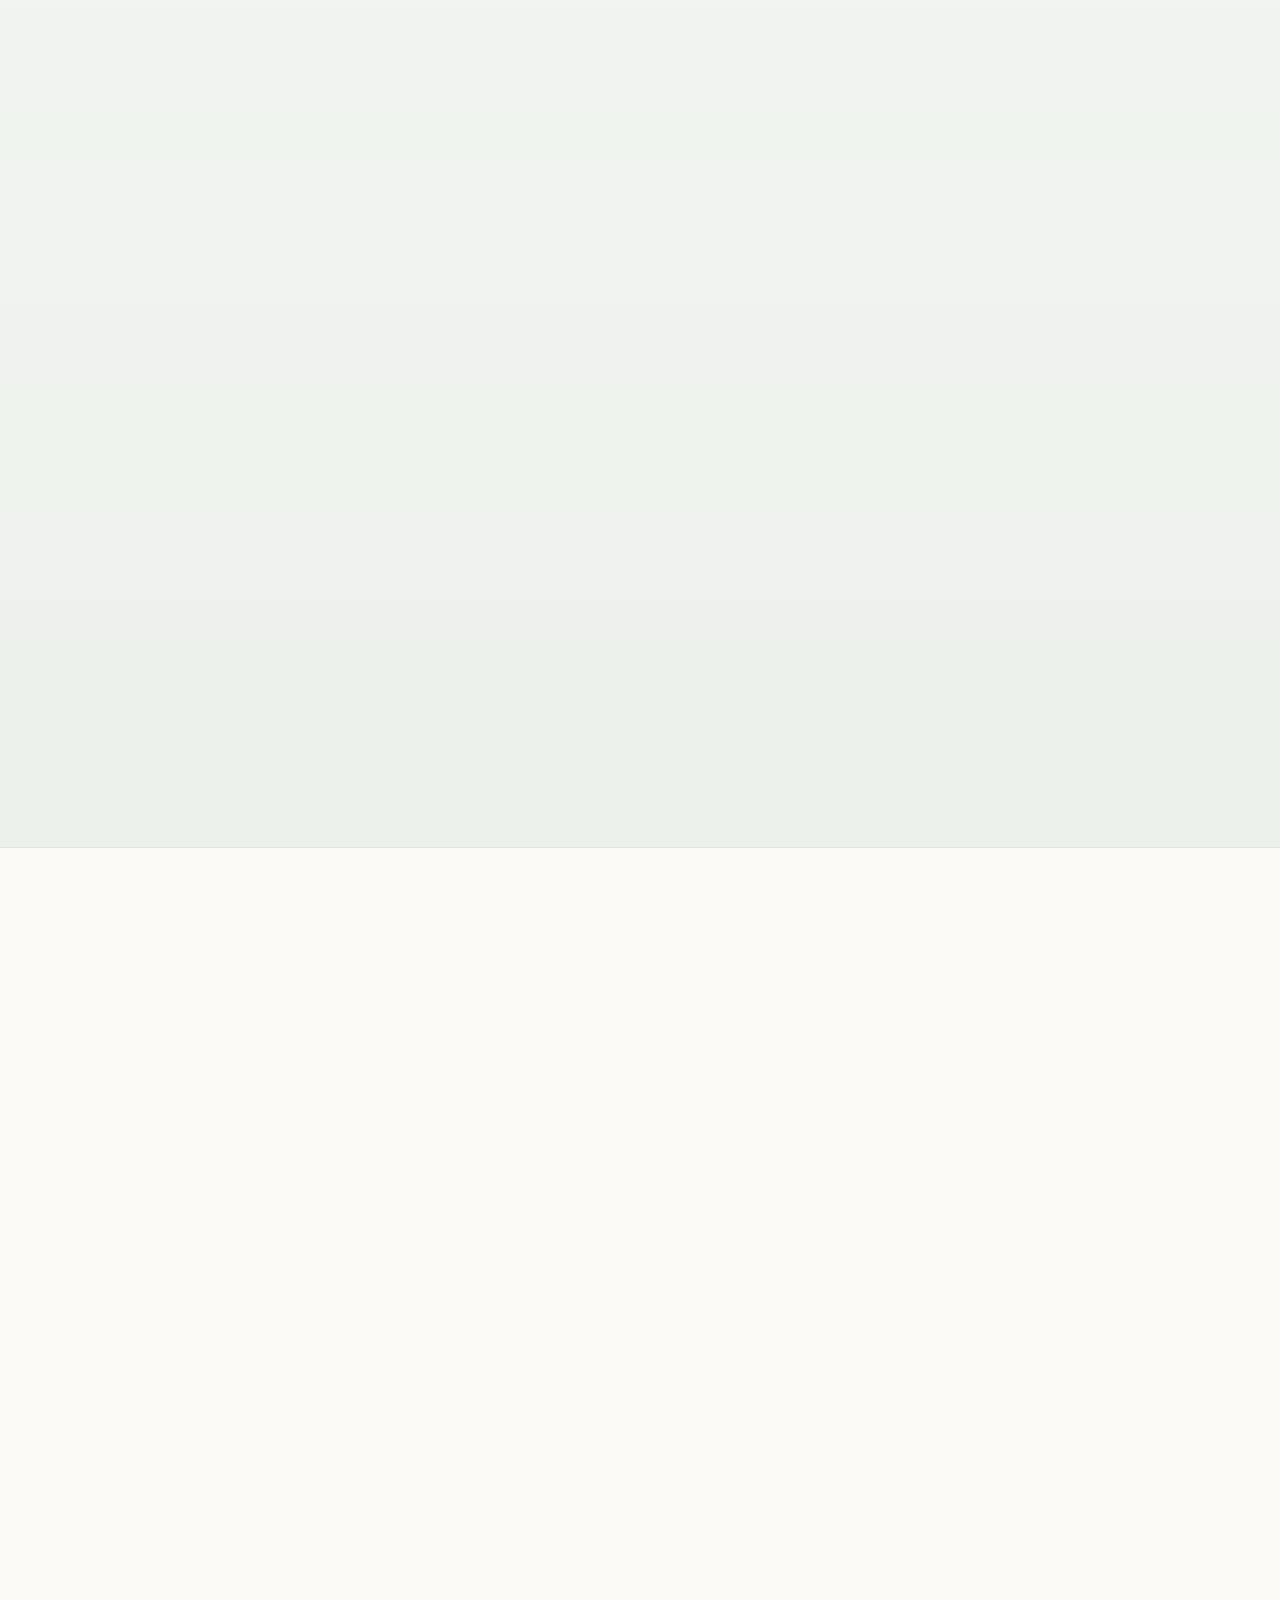
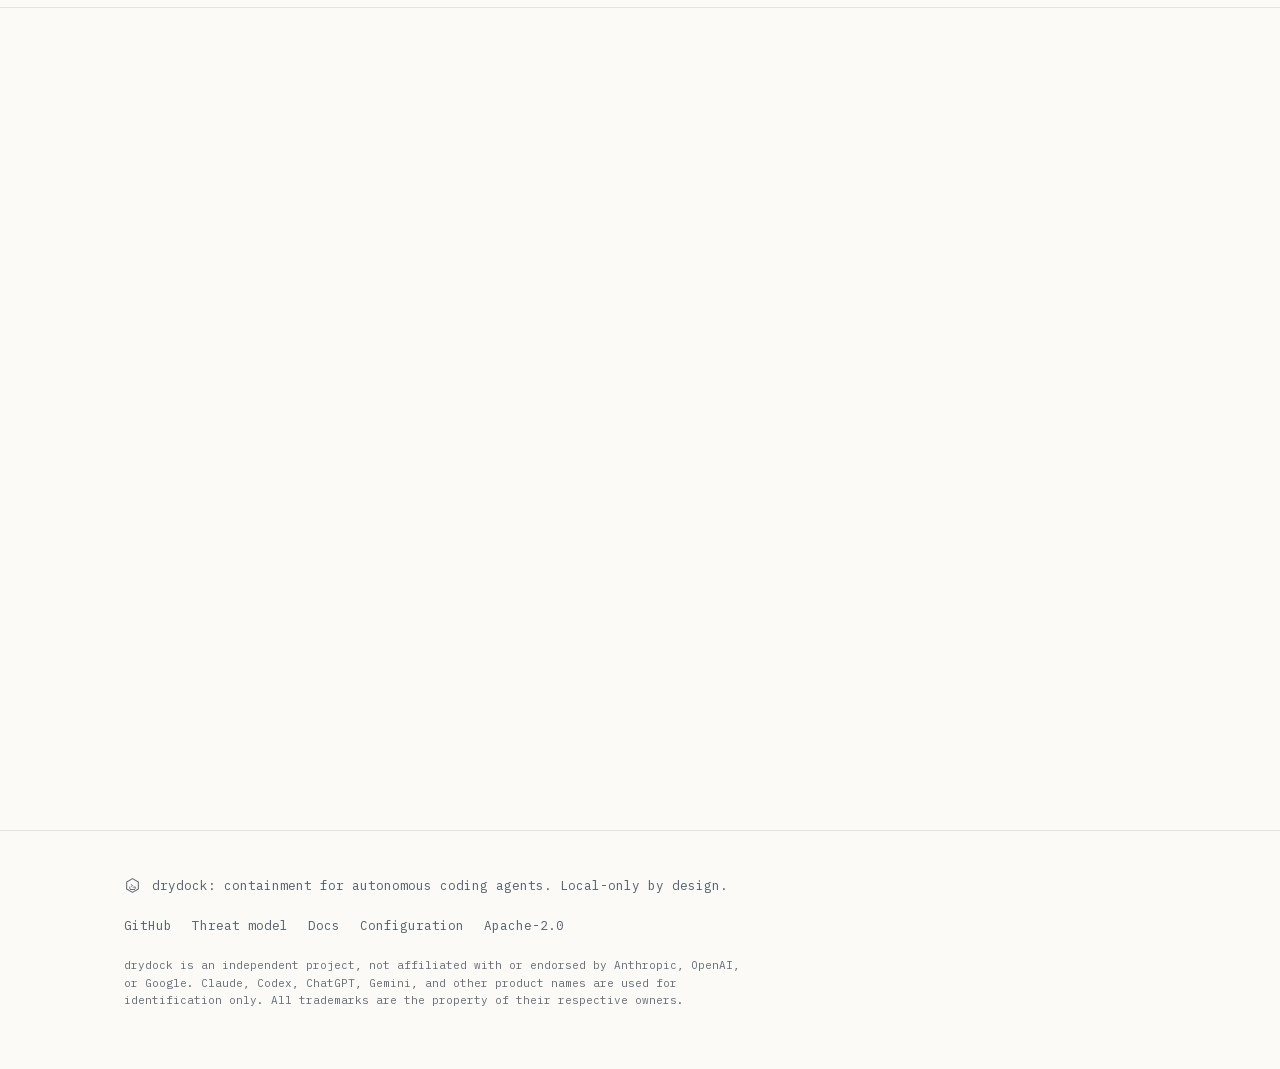
==== commit 7e9913f3: "docs: drop the beta label; status is stable (pre-1.0 compatibility caveat kept) The README badge, st" ====
--- a/site/index.html
+++ b/site/index.html
@@ -108,7 +108,7 @@
           <a class="btn" href="https://github.com/sricola/drydock">View on GitHub</a>
           <a class="btn-ghost" href="docs/threat-model.html">Read the threat model</a>
         </div>
-        <p class="herocaveat reveal"><span class="statustag">beta · v0.7.1</span> macOS&nbsp;26+ on Apple silicon · no third-party audit yet. Every containment claim is a runnable test, so <a href="#prove">run the attacks yourself</a>.</p>
+        <p class="herocaveat reveal"><span class="statustag">stable · v0.7.1</span> macOS&nbsp;26+ on Apple silicon · no third-party audit yet. Every containment claim is a runnable test, so <a href="#prove">run the attacks yourself</a>.</p>
       </div>
 
       <aside class="hero-viz reveal" id="trust">
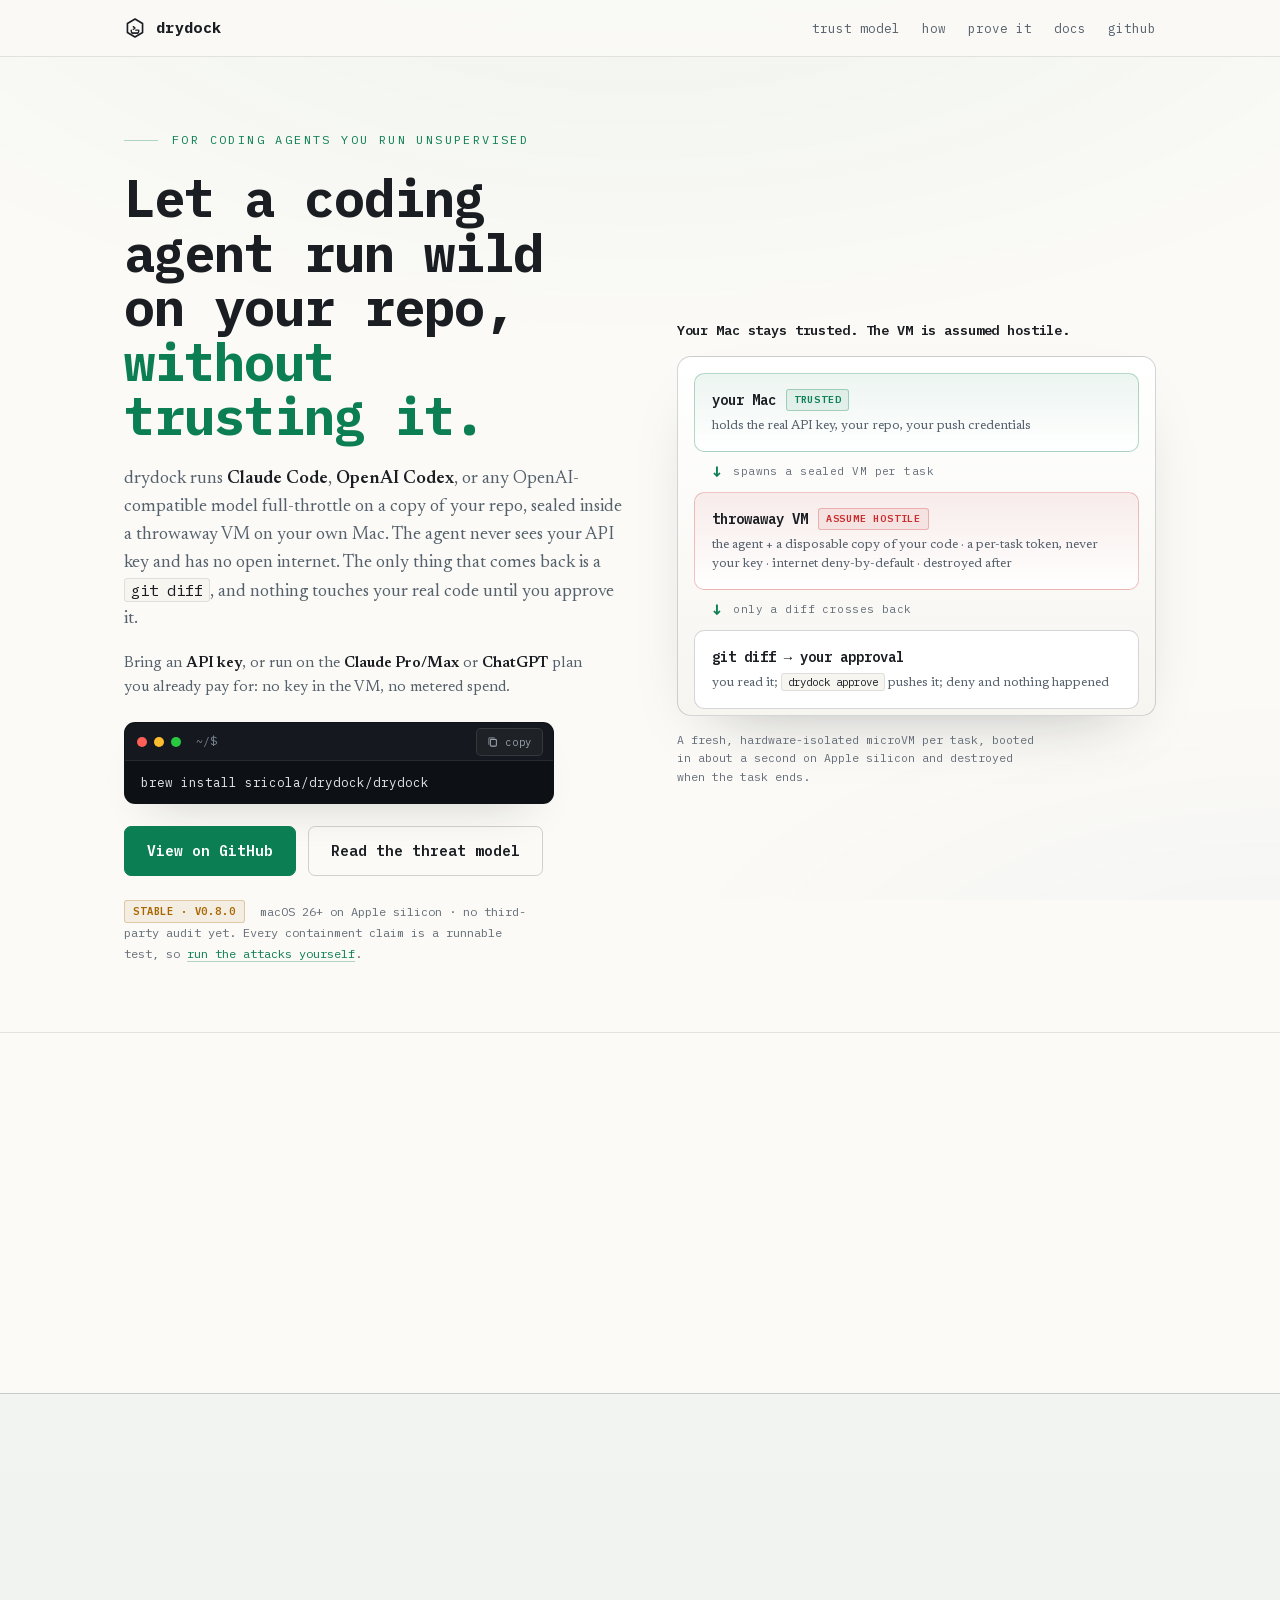
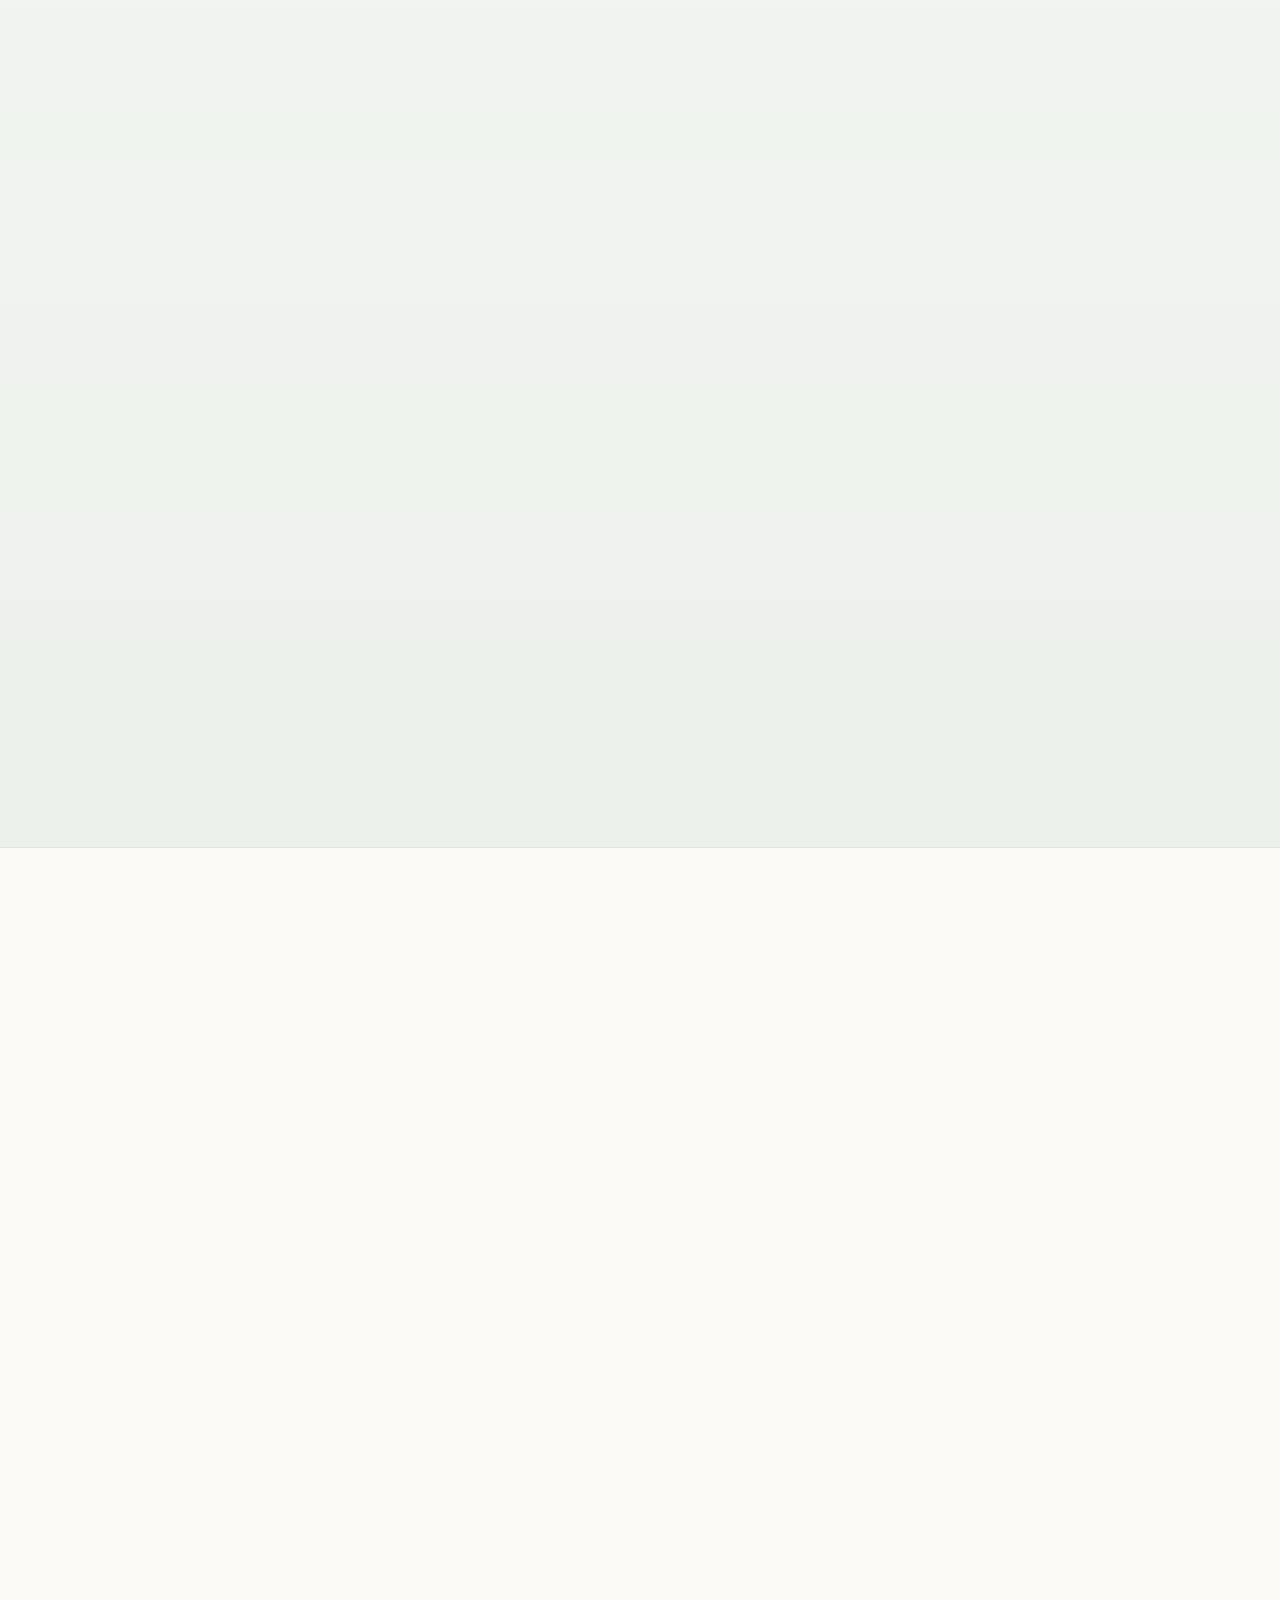
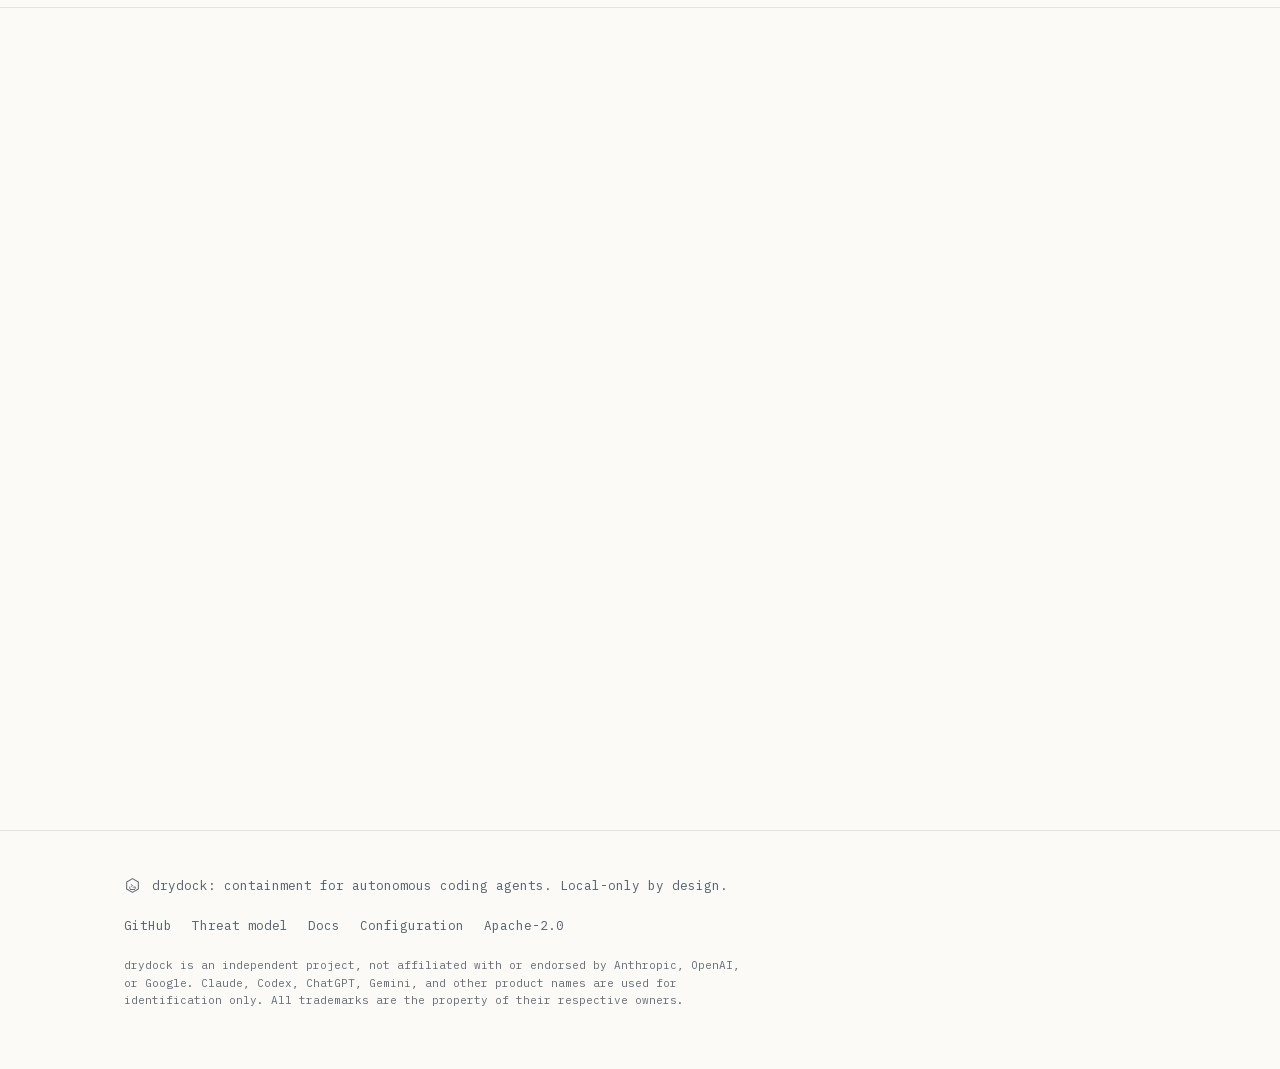
==== commit aff7c903: "chore(release): stamp v0.8.0 Changelog section for v0.8.0 (rejection-loop detection, status stable, " ====
--- a/site/index.html
+++ b/site/index.html
@@ -108,7 +108,7 @@
           <a class="btn" href="https://github.com/sricola/drydock">View on GitHub</a>
           <a class="btn-ghost" href="docs/threat-model.html">Read the threat model</a>
         </div>
-        <p class="herocaveat reveal"><span class="statustag">stable · v0.7.1</span> macOS&nbsp;26+ on Apple silicon · no third-party audit yet. Every containment claim is a runnable test, so <a href="#prove">run the attacks yourself</a>.</p>
+        <p class="herocaveat reveal"><span class="statustag">stable · v0.8.0</span> macOS&nbsp;26+ on Apple silicon · no third-party audit yet. Every containment claim is a runnable test, so <a href="#prove">run the attacks yourself</a>.</p>
       </div>
 
       <aside class="hero-viz reveal" id="trust">
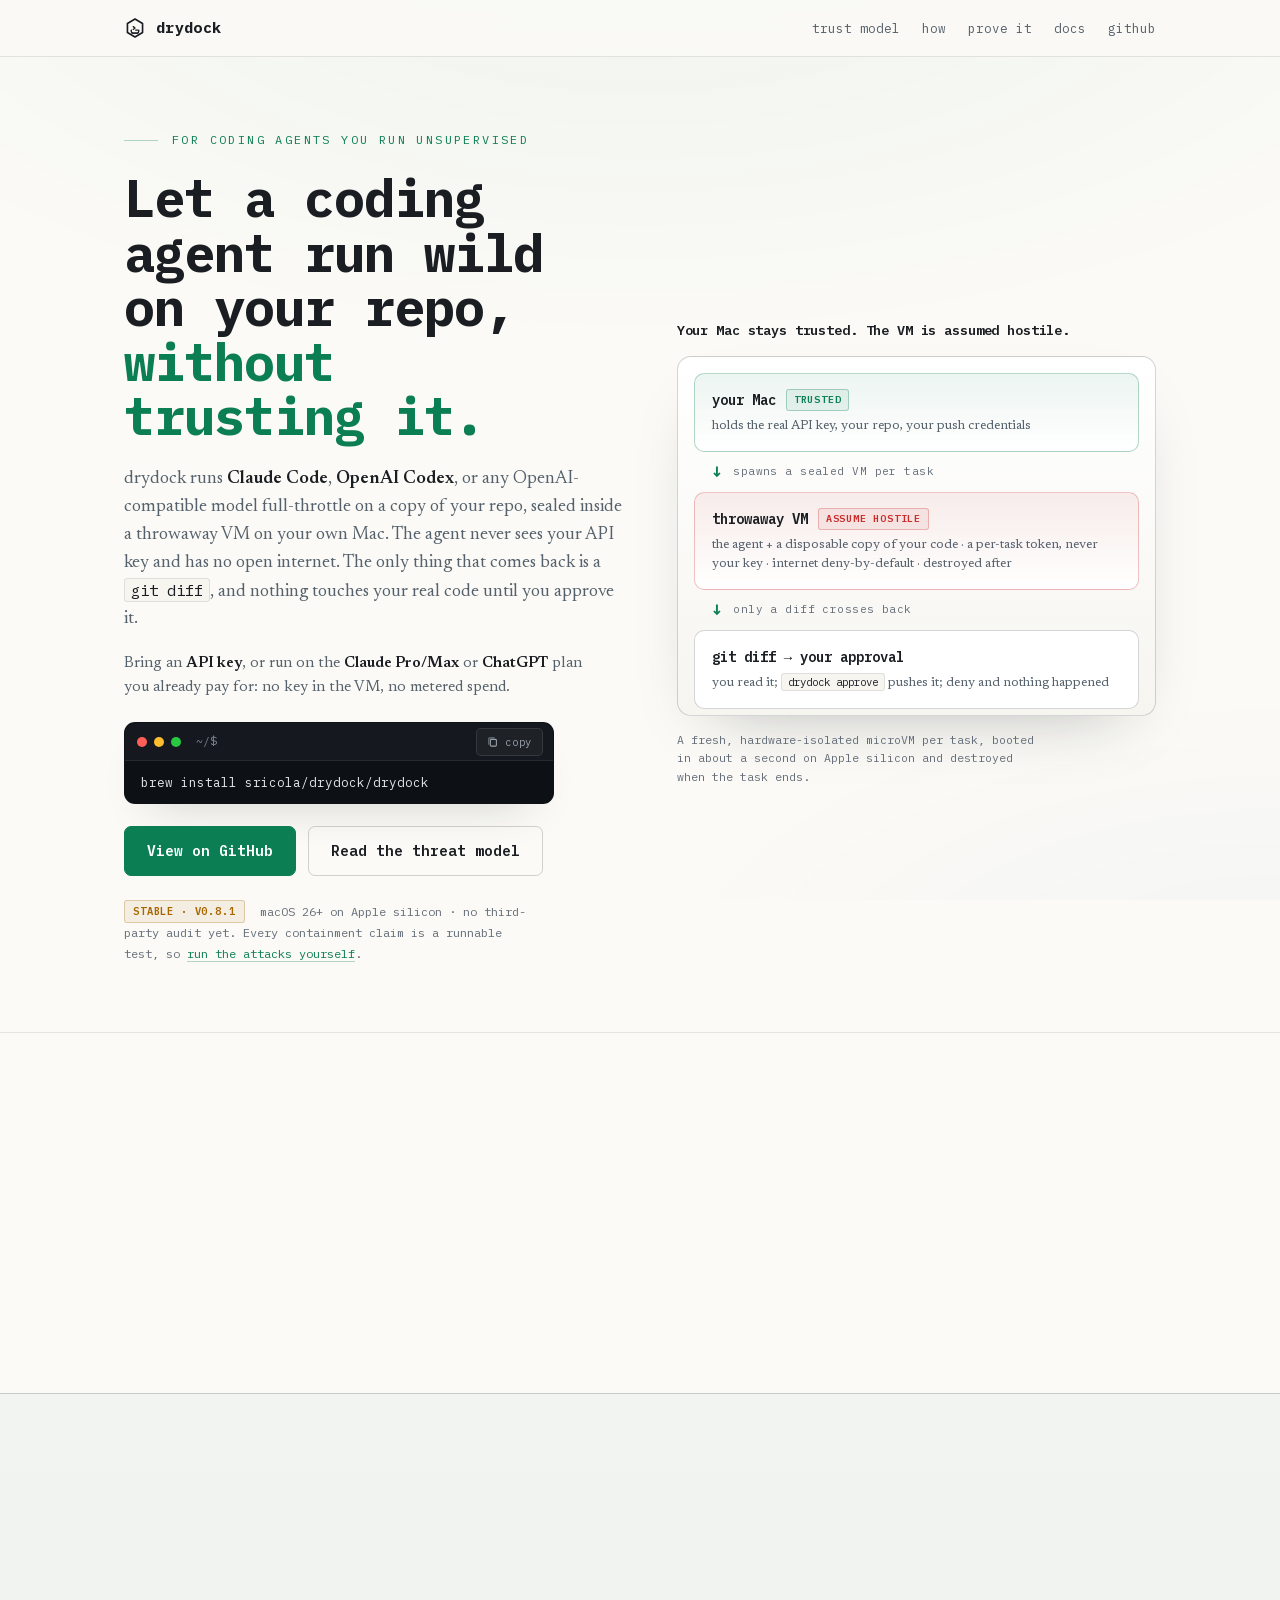
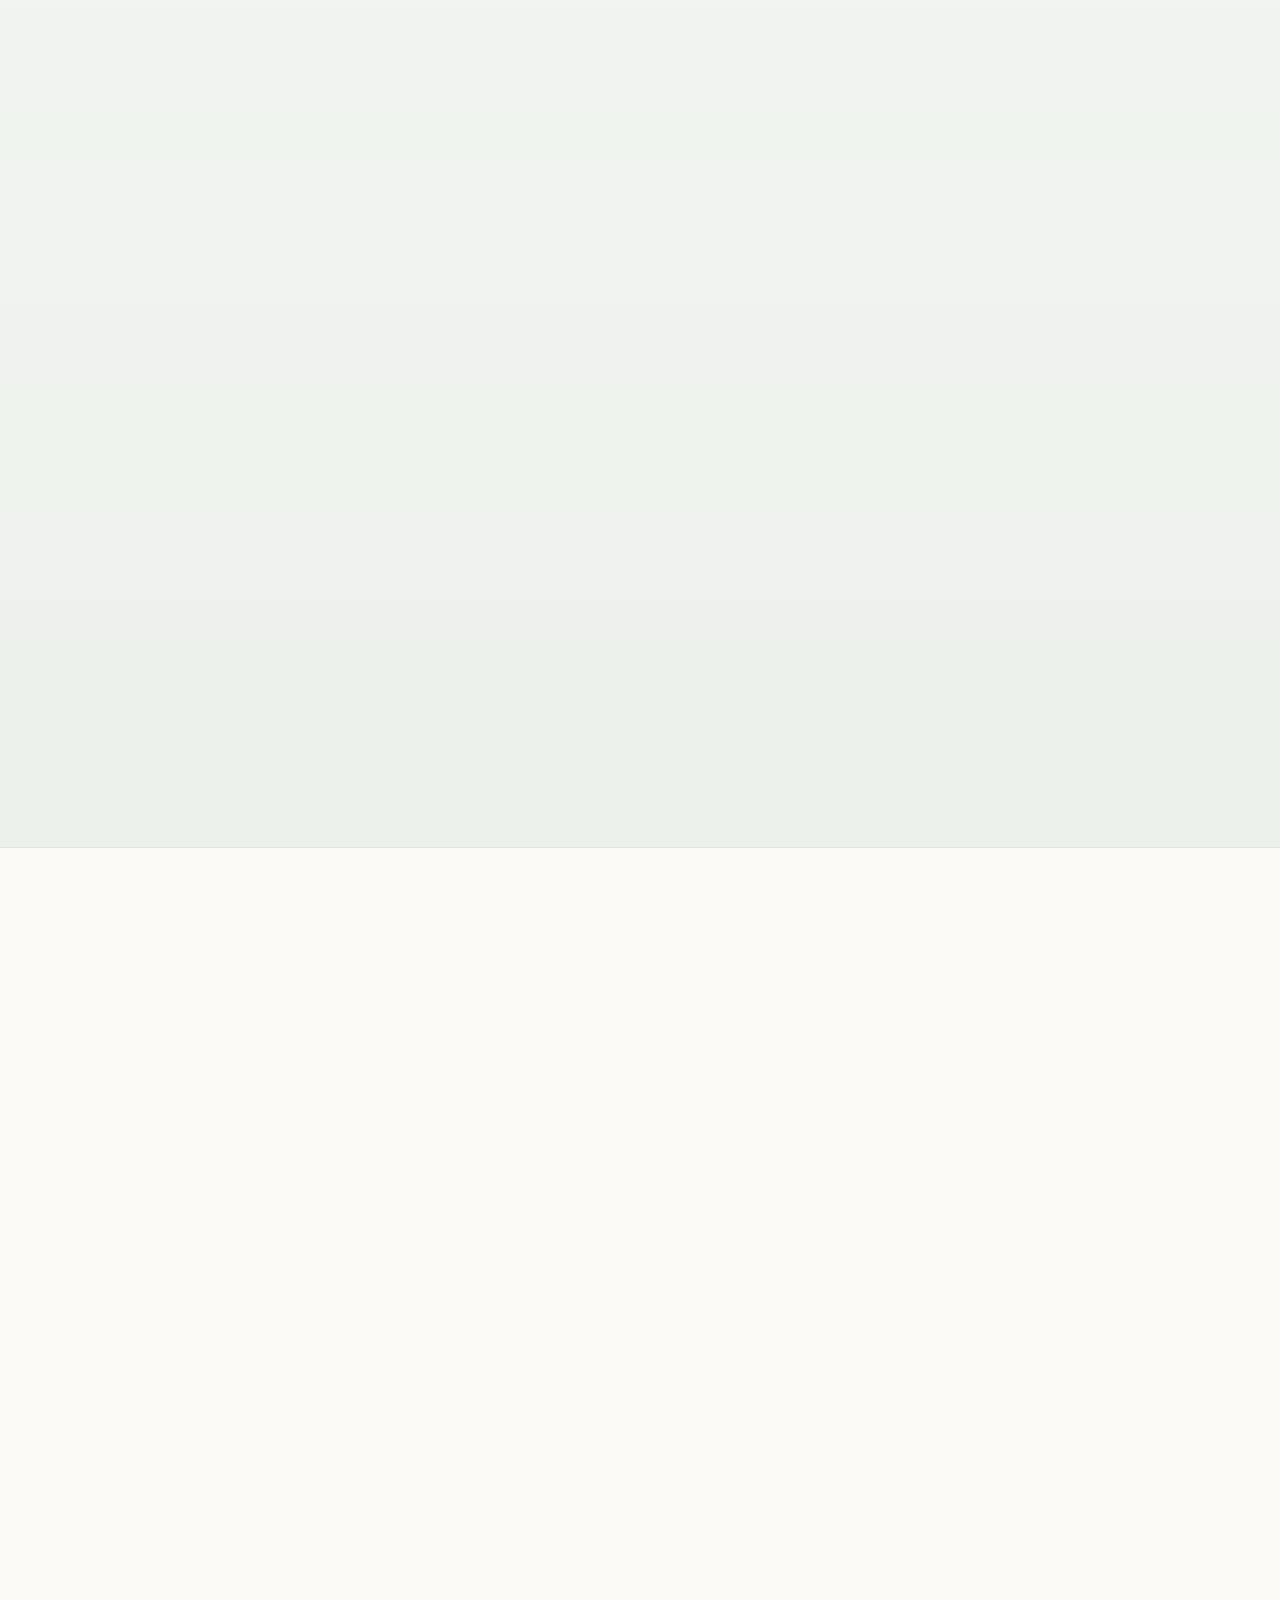
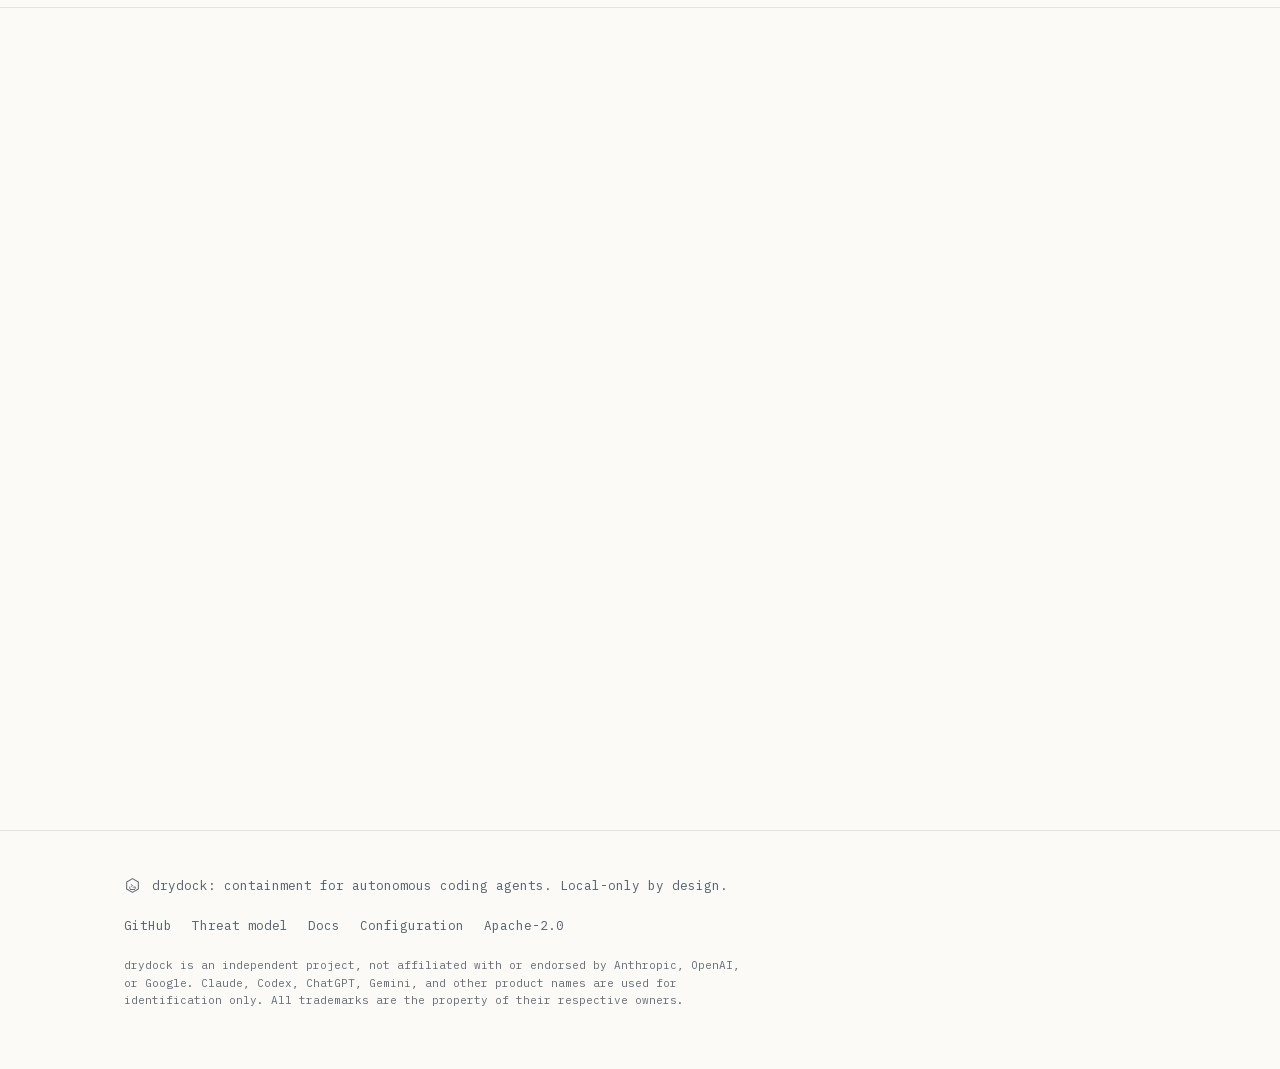
==== commit 5f9bf853: "chore(release): stamp v0.8.1 Changelog section for v0.8.1 (Go 1.27.2 for ten stdlib advisories, the " ====
--- a/site/index.html
+++ b/site/index.html
@@ -108,7 +108,7 @@
           <a class="btn" href="https://github.com/sricola/drydock">View on GitHub</a>
           <a class="btn-ghost" href="docs/threat-model.html">Read the threat model</a>
         </div>
-        <p class="herocaveat reveal"><span class="statustag">stable · v0.8.0</span> macOS&nbsp;26+ on Apple silicon · no third-party audit yet. Every containment claim is a runnable test, so <a href="#prove">run the attacks yourself</a>.</p>
+        <p class="herocaveat reveal"><span class="statustag">stable · v0.8.1</span> macOS&nbsp;26+ on Apple silicon · no third-party audit yet. Every containment claim is a runnable test, so <a href="#prove">run the attacks yourself</a>.</p>
       </div>
 
       <aside class="hero-viz reveal" id="trust">
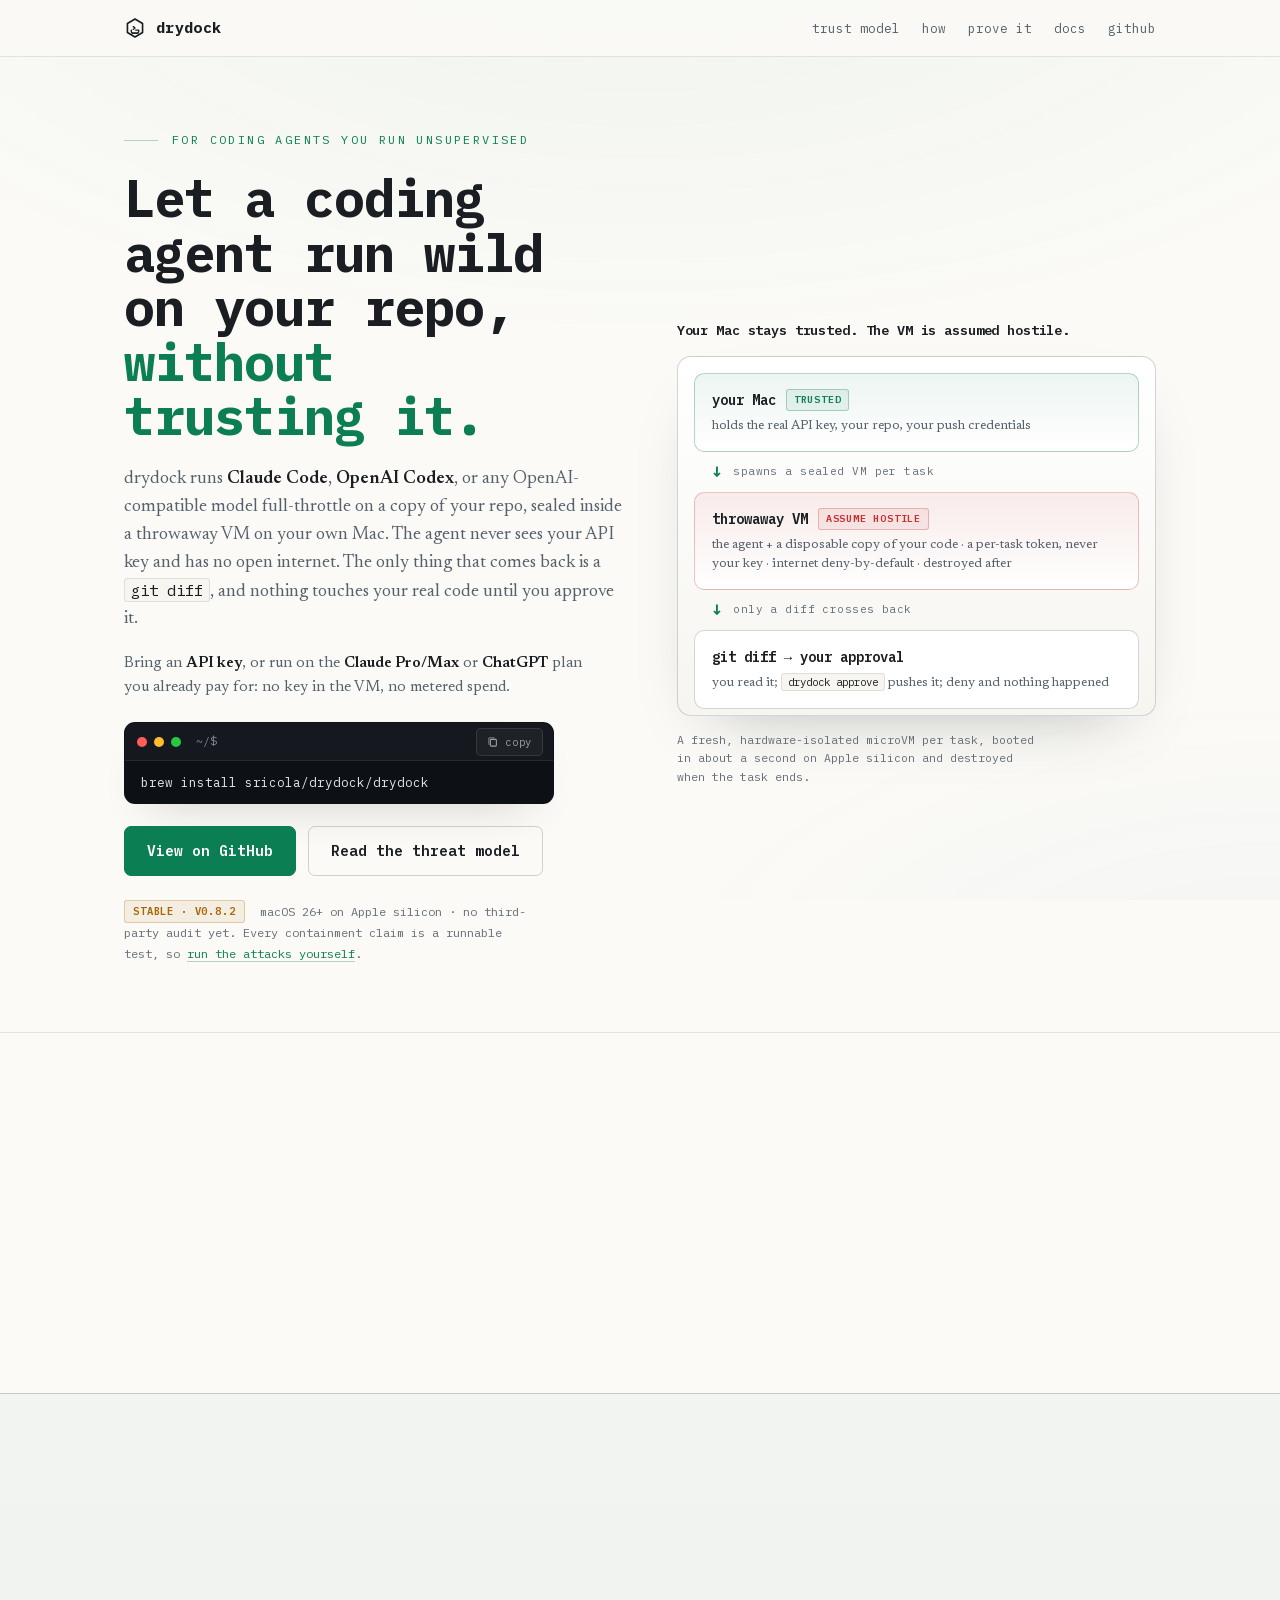
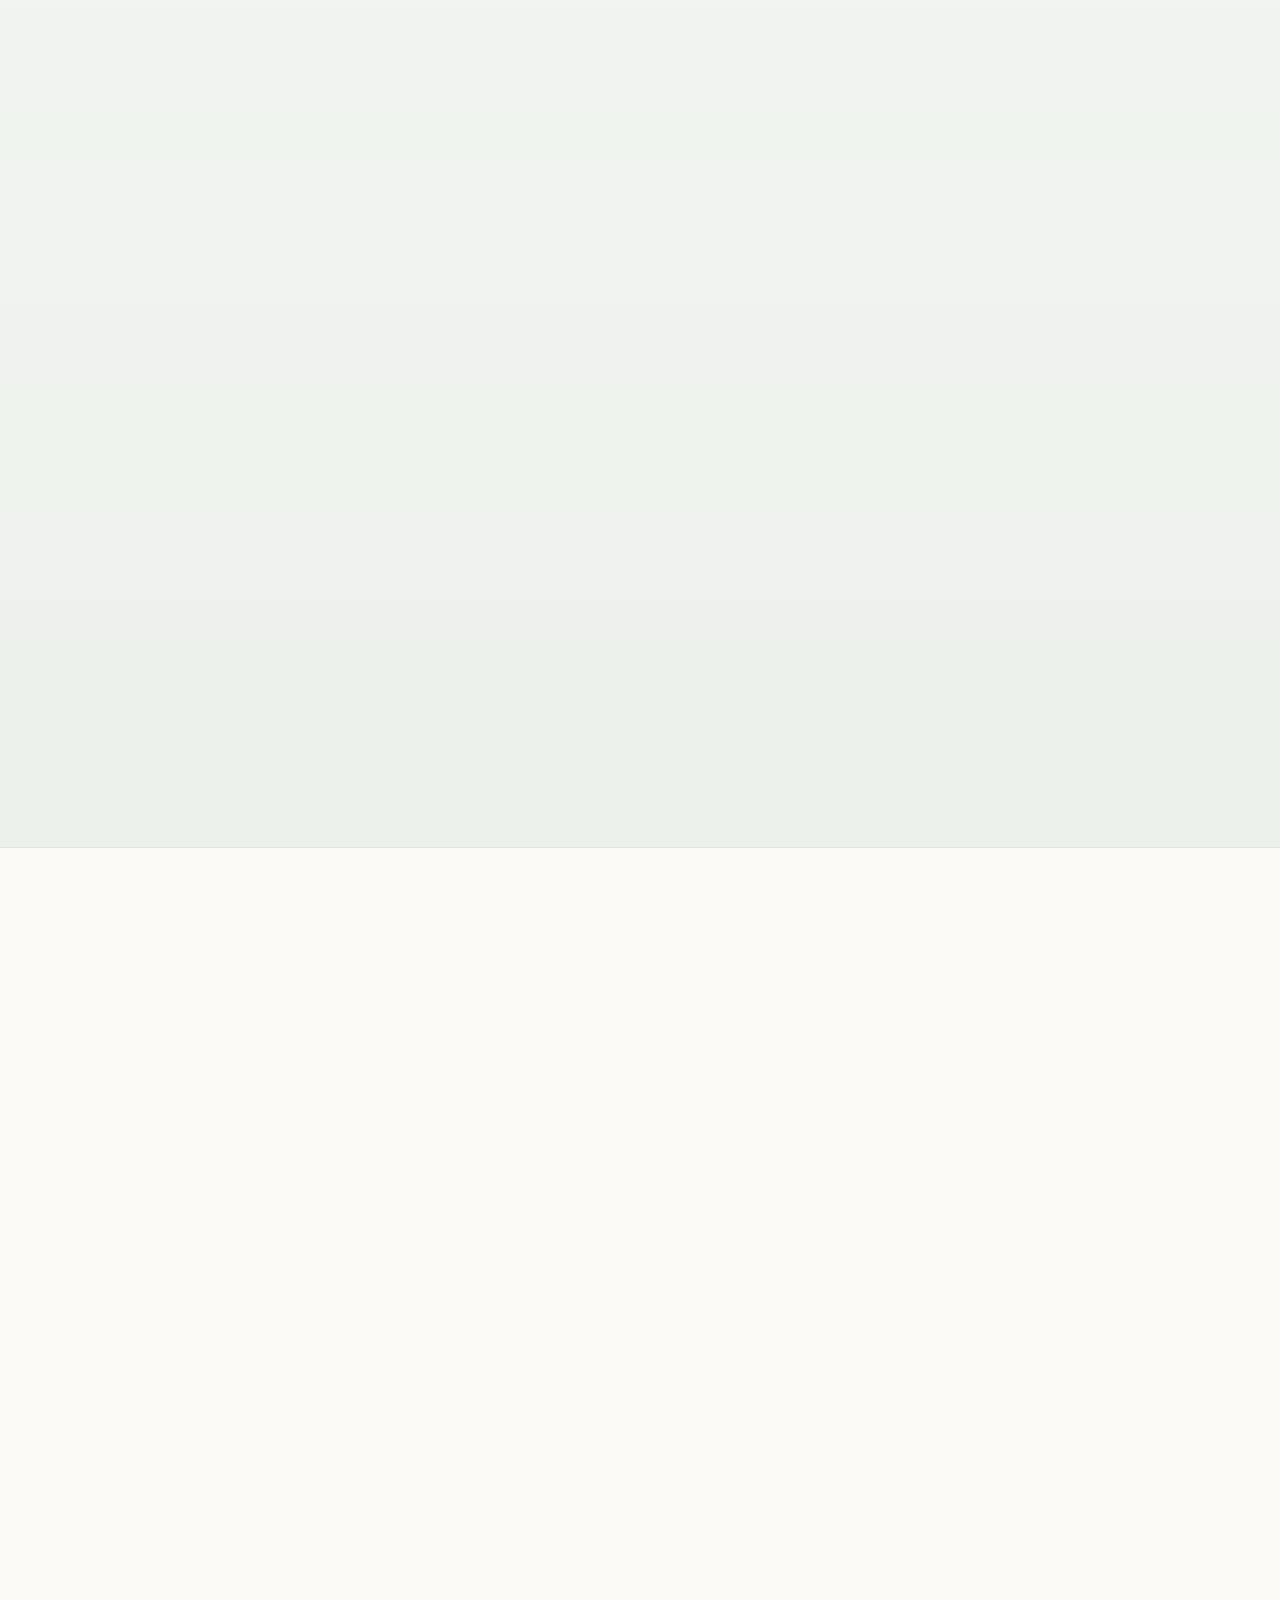
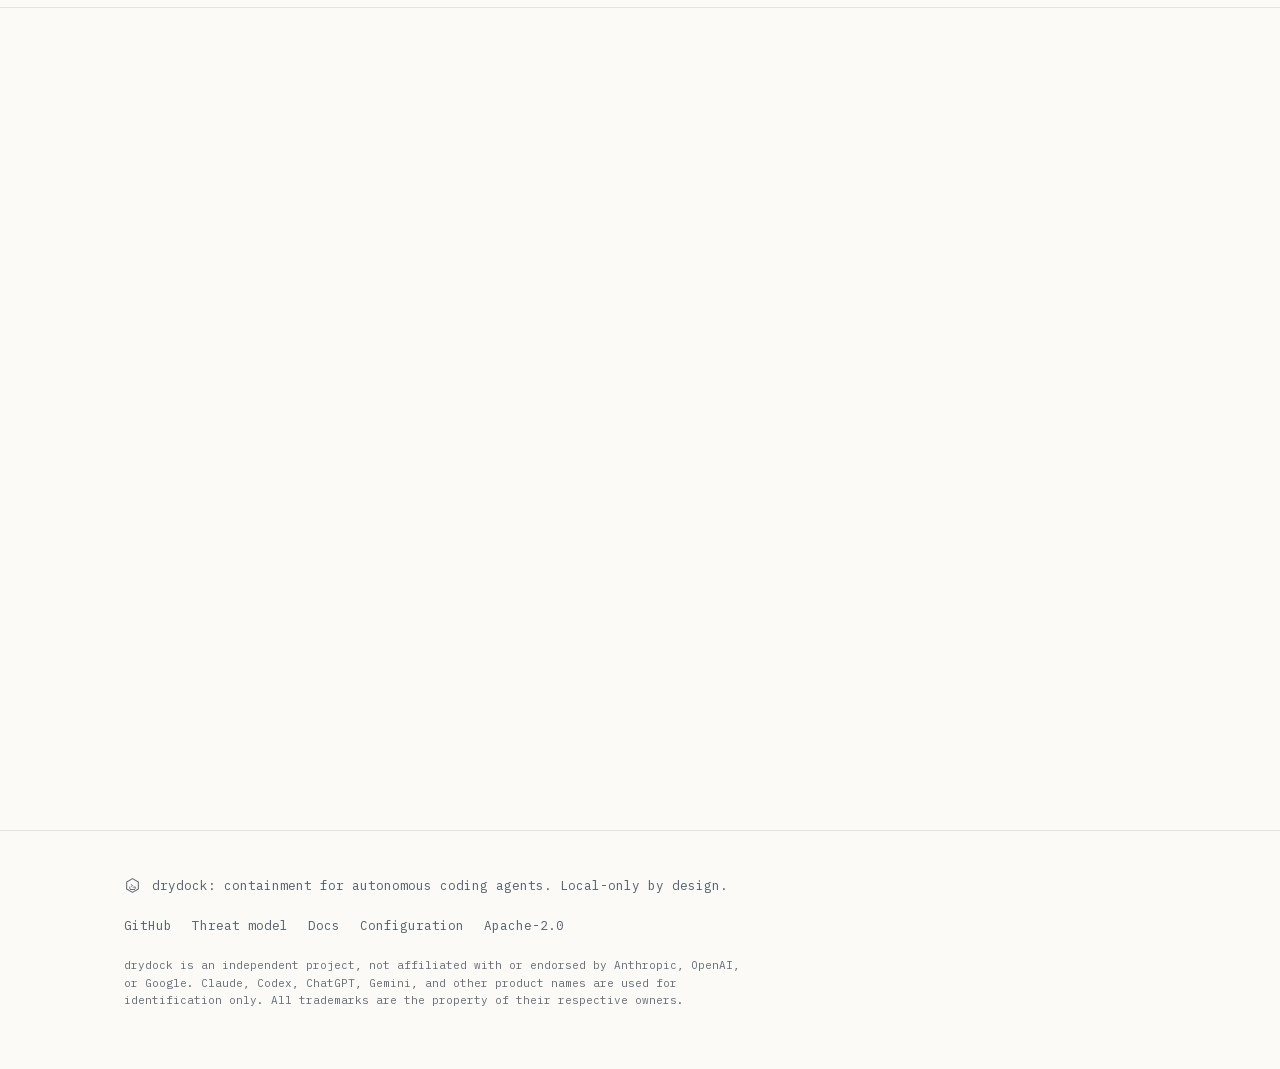
==== commit 6d3a3159: "chore(release): stamp v0.8.2 Co-Authored-By: Claude Fable 5.1 <noreply@anthropic.com>" ====
--- a/site/index.html
+++ b/site/index.html
@@ -108,7 +108,7 @@
           <a class="btn" href="https://github.com/sricola/drydock">View on GitHub</a>
           <a class="btn-ghost" href="docs/threat-model.html">Read the threat model</a>
         </div>
-        <p class="herocaveat reveal"><span class="statustag">stable · v0.8.1</span> macOS&nbsp;26+ on Apple silicon · no third-party audit yet. Every containment claim is a runnable test, so <a href="#prove">run the attacks yourself</a>.</p>
+        <p class="herocaveat reveal"><span class="statustag">stable · v0.8.2</span> macOS&nbsp;26+ on Apple silicon · no third-party audit yet. Every containment claim is a runnable test, so <a href="#prove">run the attacks yourself</a>.</p>
       </div>
 
       <aside class="hero-viz reveal" id="trust">
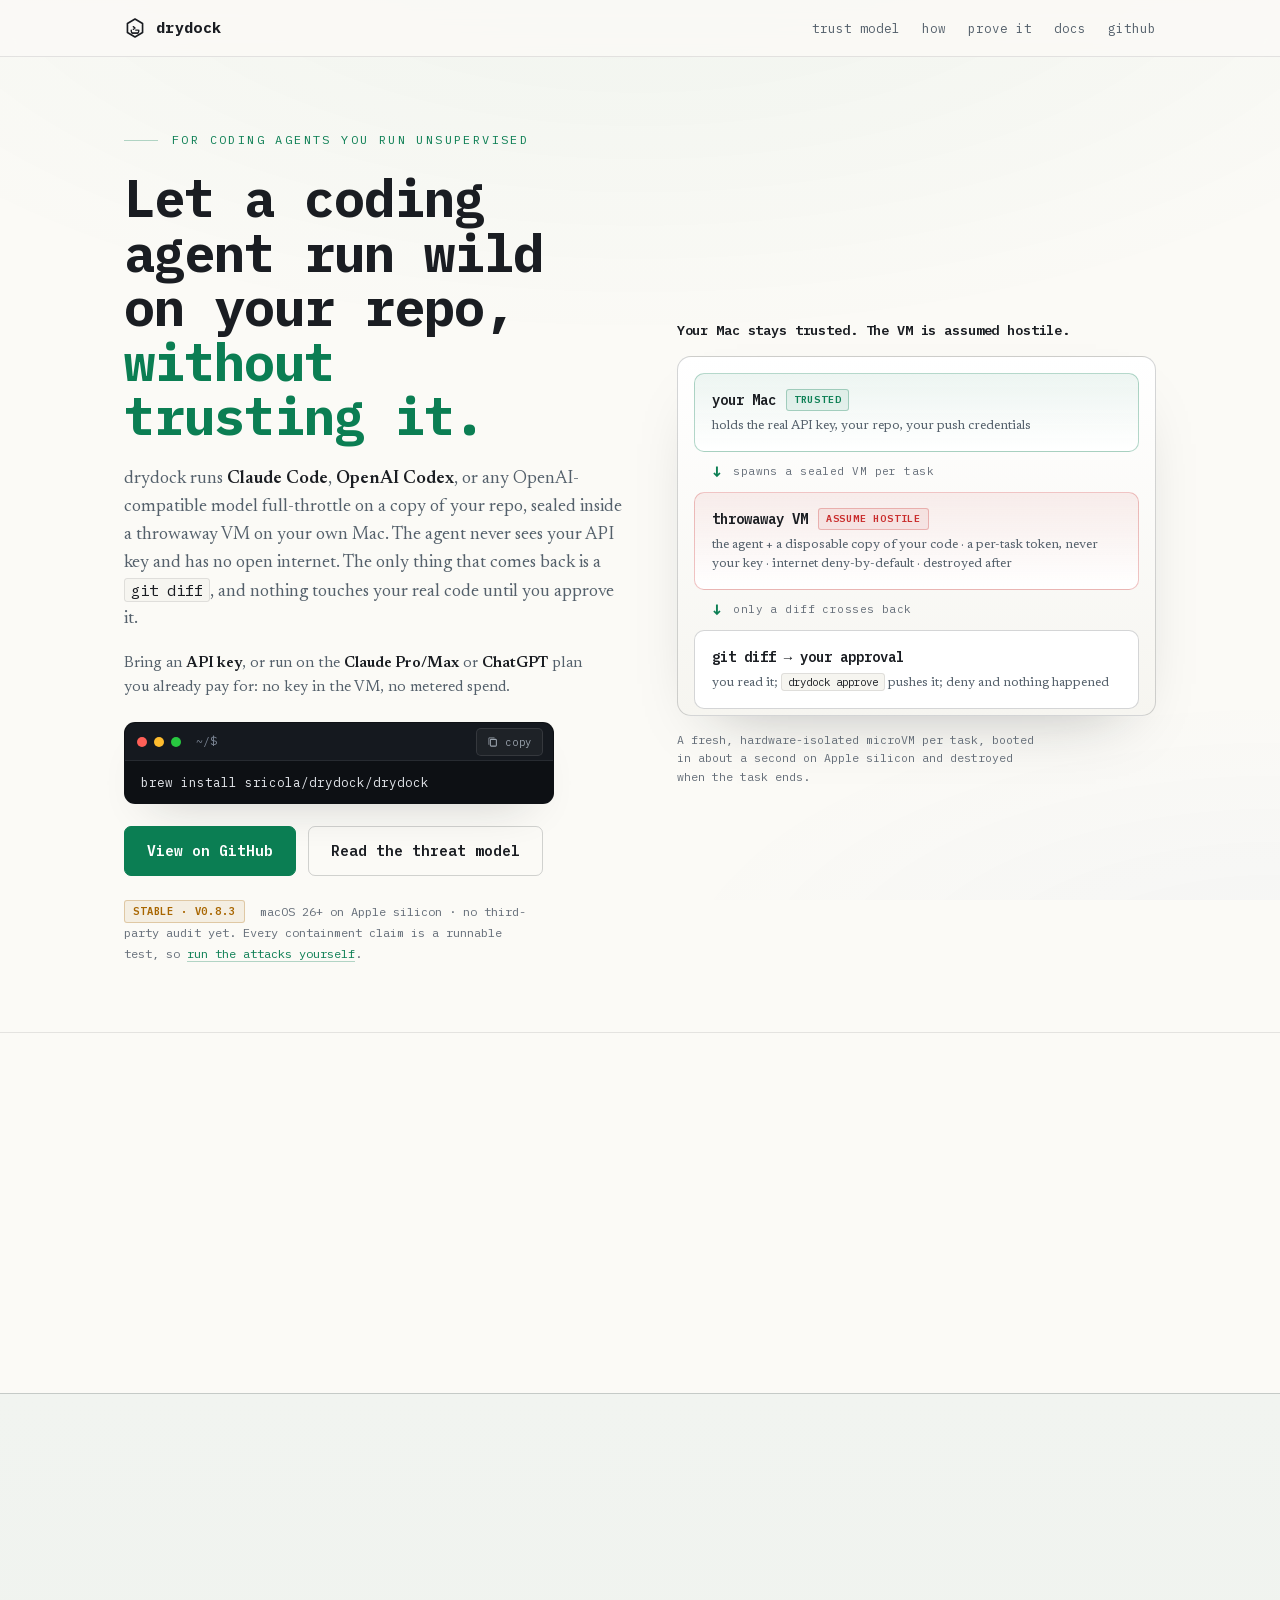
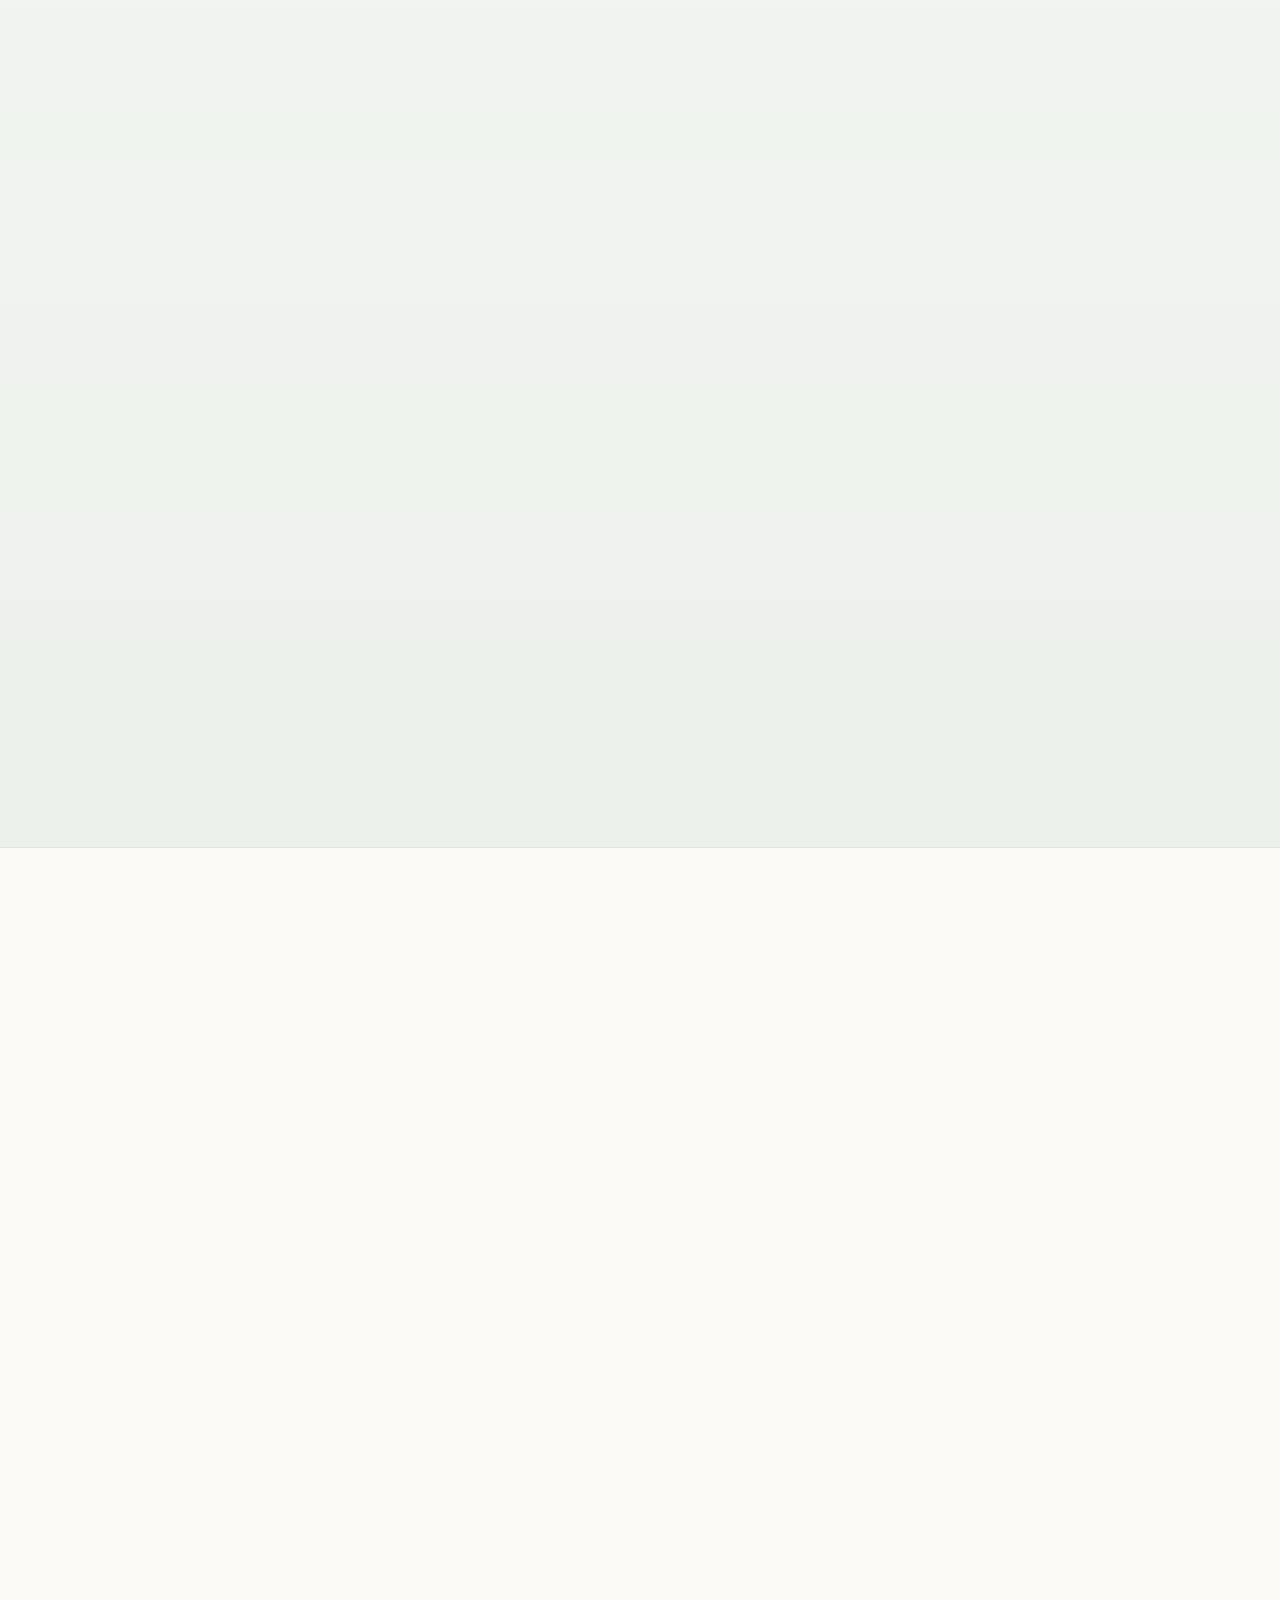
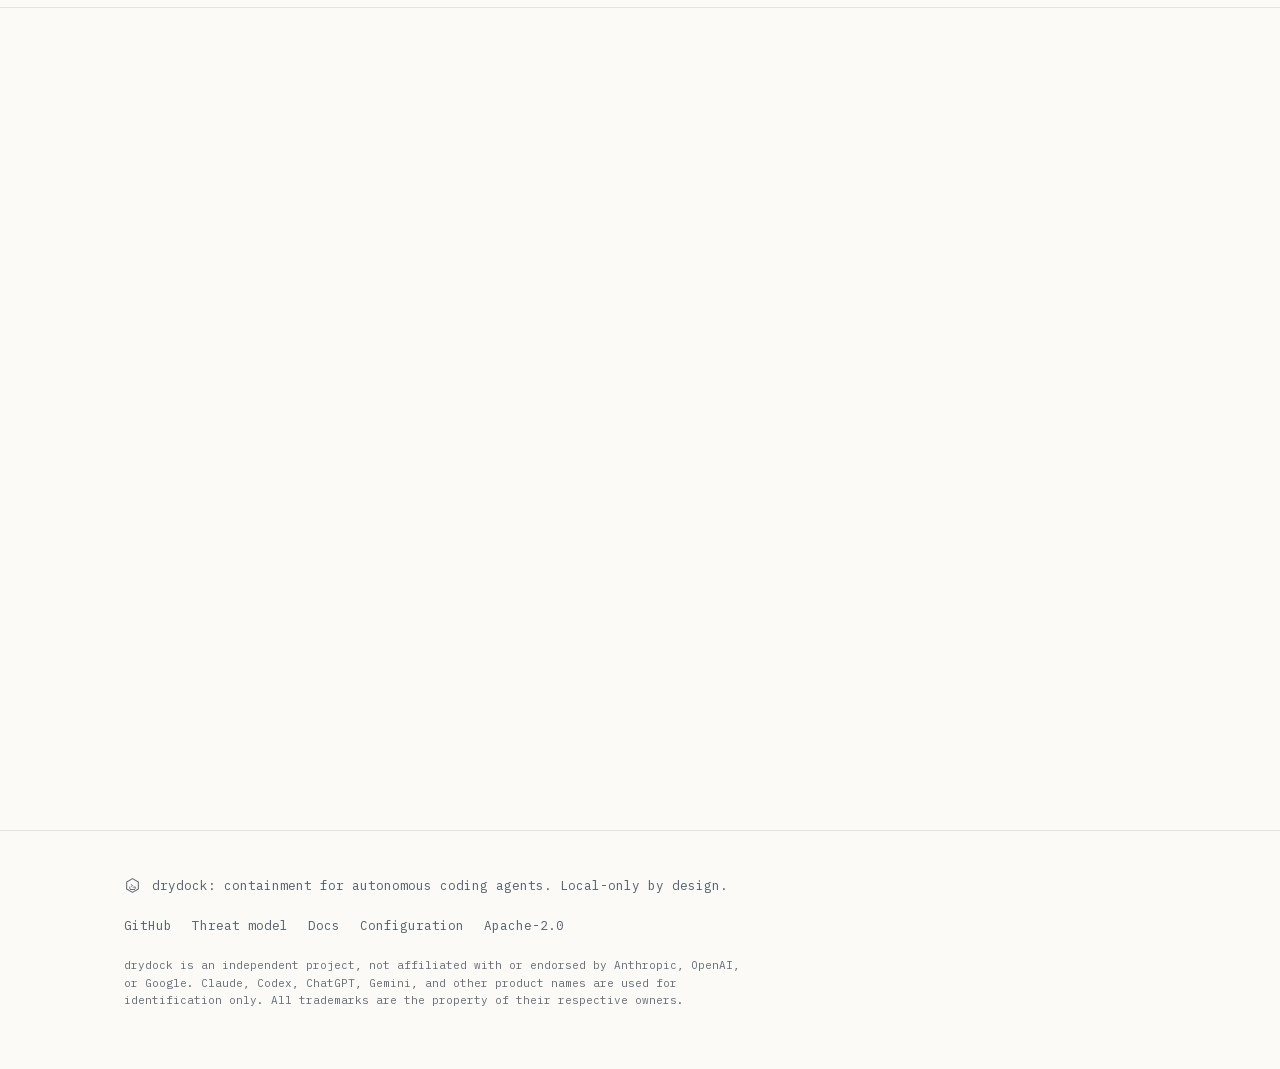
==== commit 5cc98f5d: "chore(release): stamp v0.8.3 Co-Authored-By: Claude Opus 5.5 <noreply@anthropic.com>" ====
--- a/site/index.html
+++ b/site/index.html
@@ -108,7 +108,7 @@
           <a class="btn" href="https://github.com/sricola/drydock">View on GitHub</a>
           <a class="btn-ghost" href="docs/threat-model.html">Read the threat model</a>
         </div>
-        <p class="herocaveat reveal"><span class="statustag">stable · v0.8.2</span> macOS&nbsp;26+ on Apple silicon · no third-party audit yet. Every containment claim is a runnable test, so <a href="#prove">run the attacks yourself</a>.</p>
+        <p class="herocaveat reveal"><span class="statustag">stable · v0.8.3</span> macOS&nbsp;26+ on Apple silicon · no third-party audit yet. Every containment claim is a runnable test, so <a href="#prove">run the attacks yourself</a>.</p>
       </div>
 
       <aside class="hero-viz reveal" id="trust">
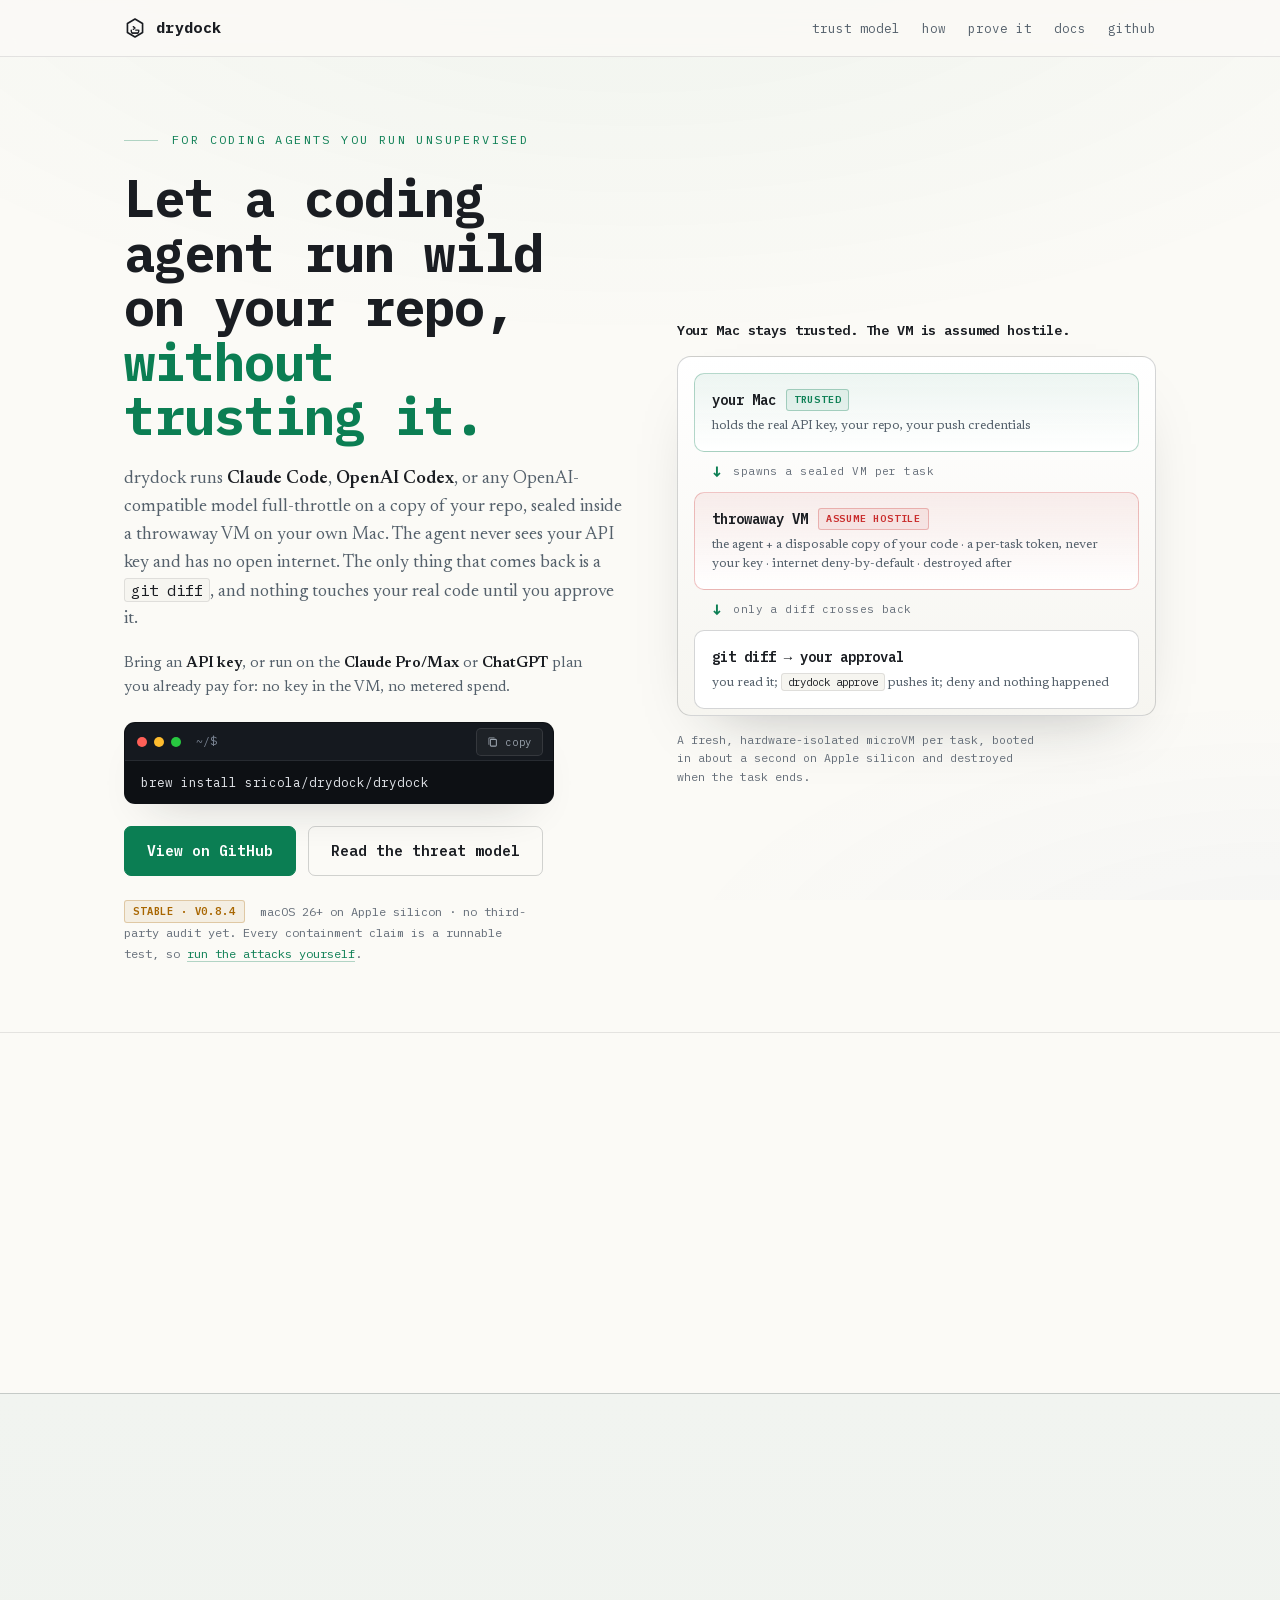
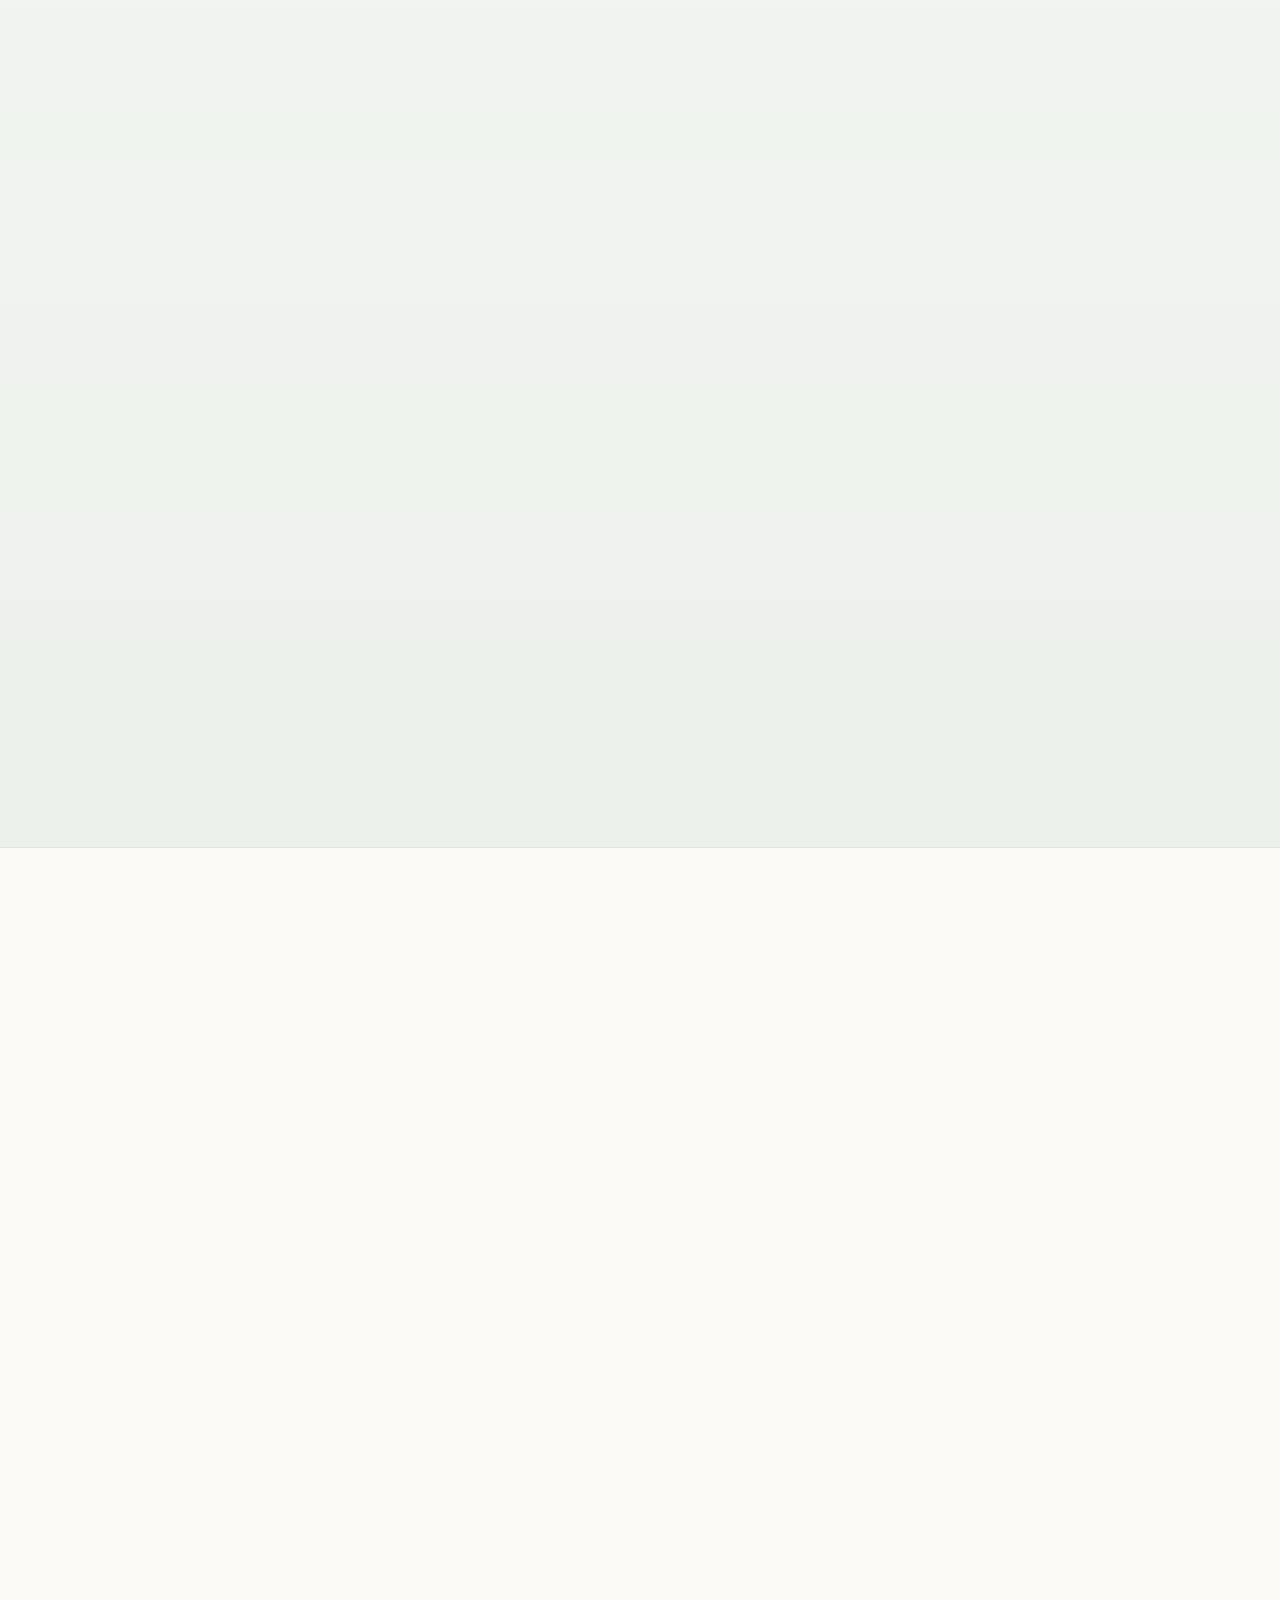
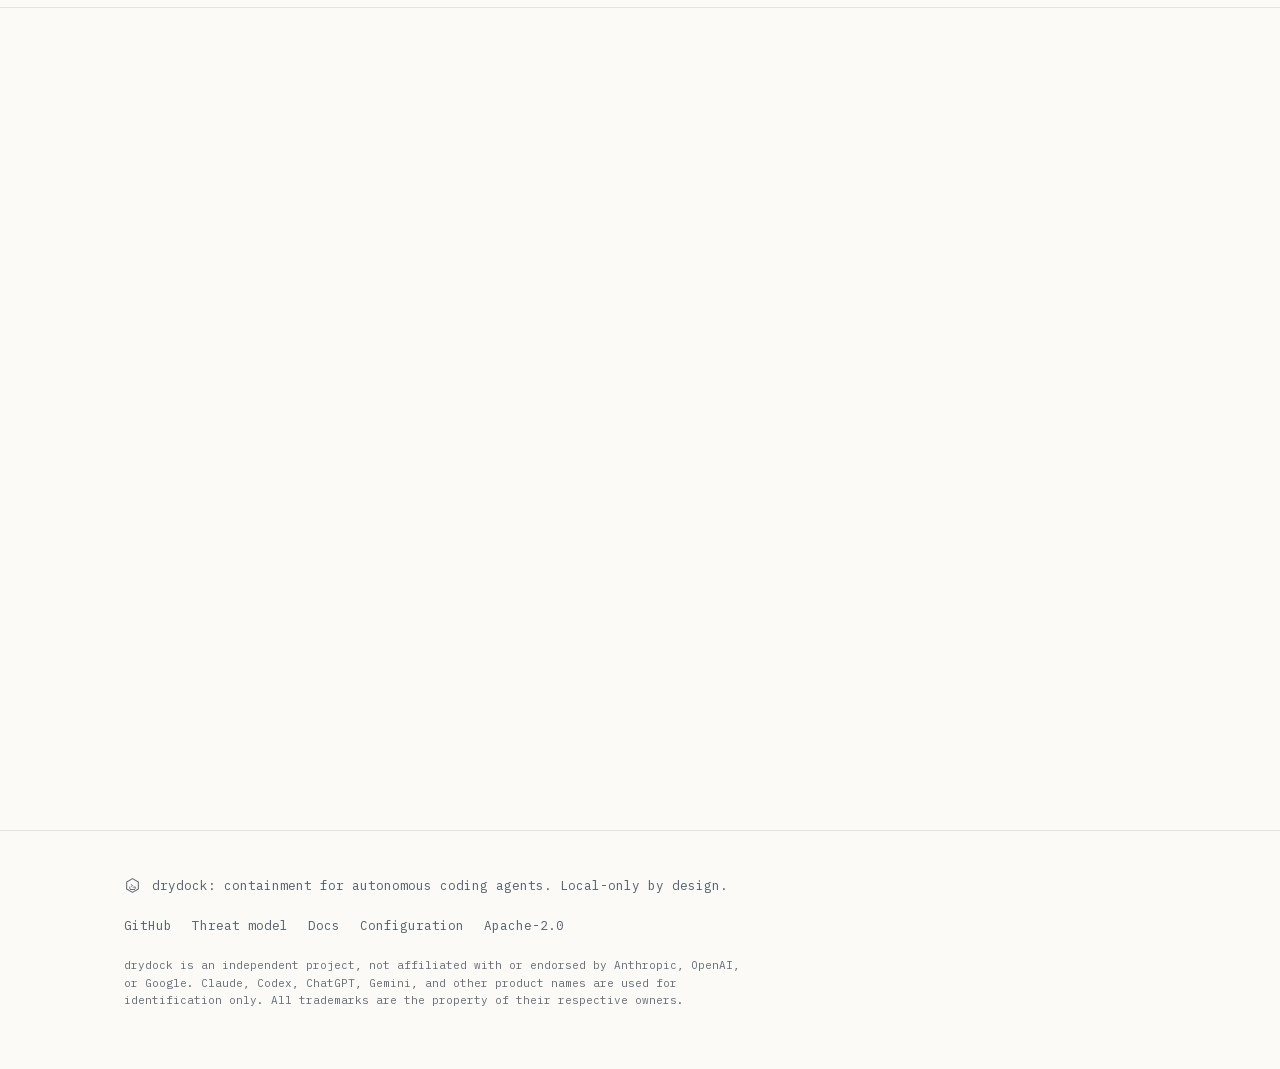
==== commit f10f326b: "chore(release): stamp v0.8.4 Co-Authored-By: Claude Opus 5.5 <noreply@anthropic.com>" ====
--- a/site/index.html
+++ b/site/index.html
@@ -108,7 +108,7 @@
           <a class="btn" href="https://github.com/sricola/drydock">View on GitHub</a>
           <a class="btn-ghost" href="docs/threat-model.html">Read the threat model</a>
         </div>
-        <p class="herocaveat reveal"><span class="statustag">stable · v0.8.3</span> macOS&nbsp;26+ on Apple silicon · no third-party audit yet. Every containment claim is a runnable test, so <a href="#prove">run the attacks yourself</a>.</p>
+        <p class="herocaveat reveal"><span class="statustag">stable · v0.8.4</span> macOS&nbsp;26+ on Apple silicon · no third-party audit yet. Every containment claim is a runnable test, so <a href="#prove">run the attacks yourself</a>.</p>
       </div>
 
       <aside class="hero-viz reveal" id="trust">
